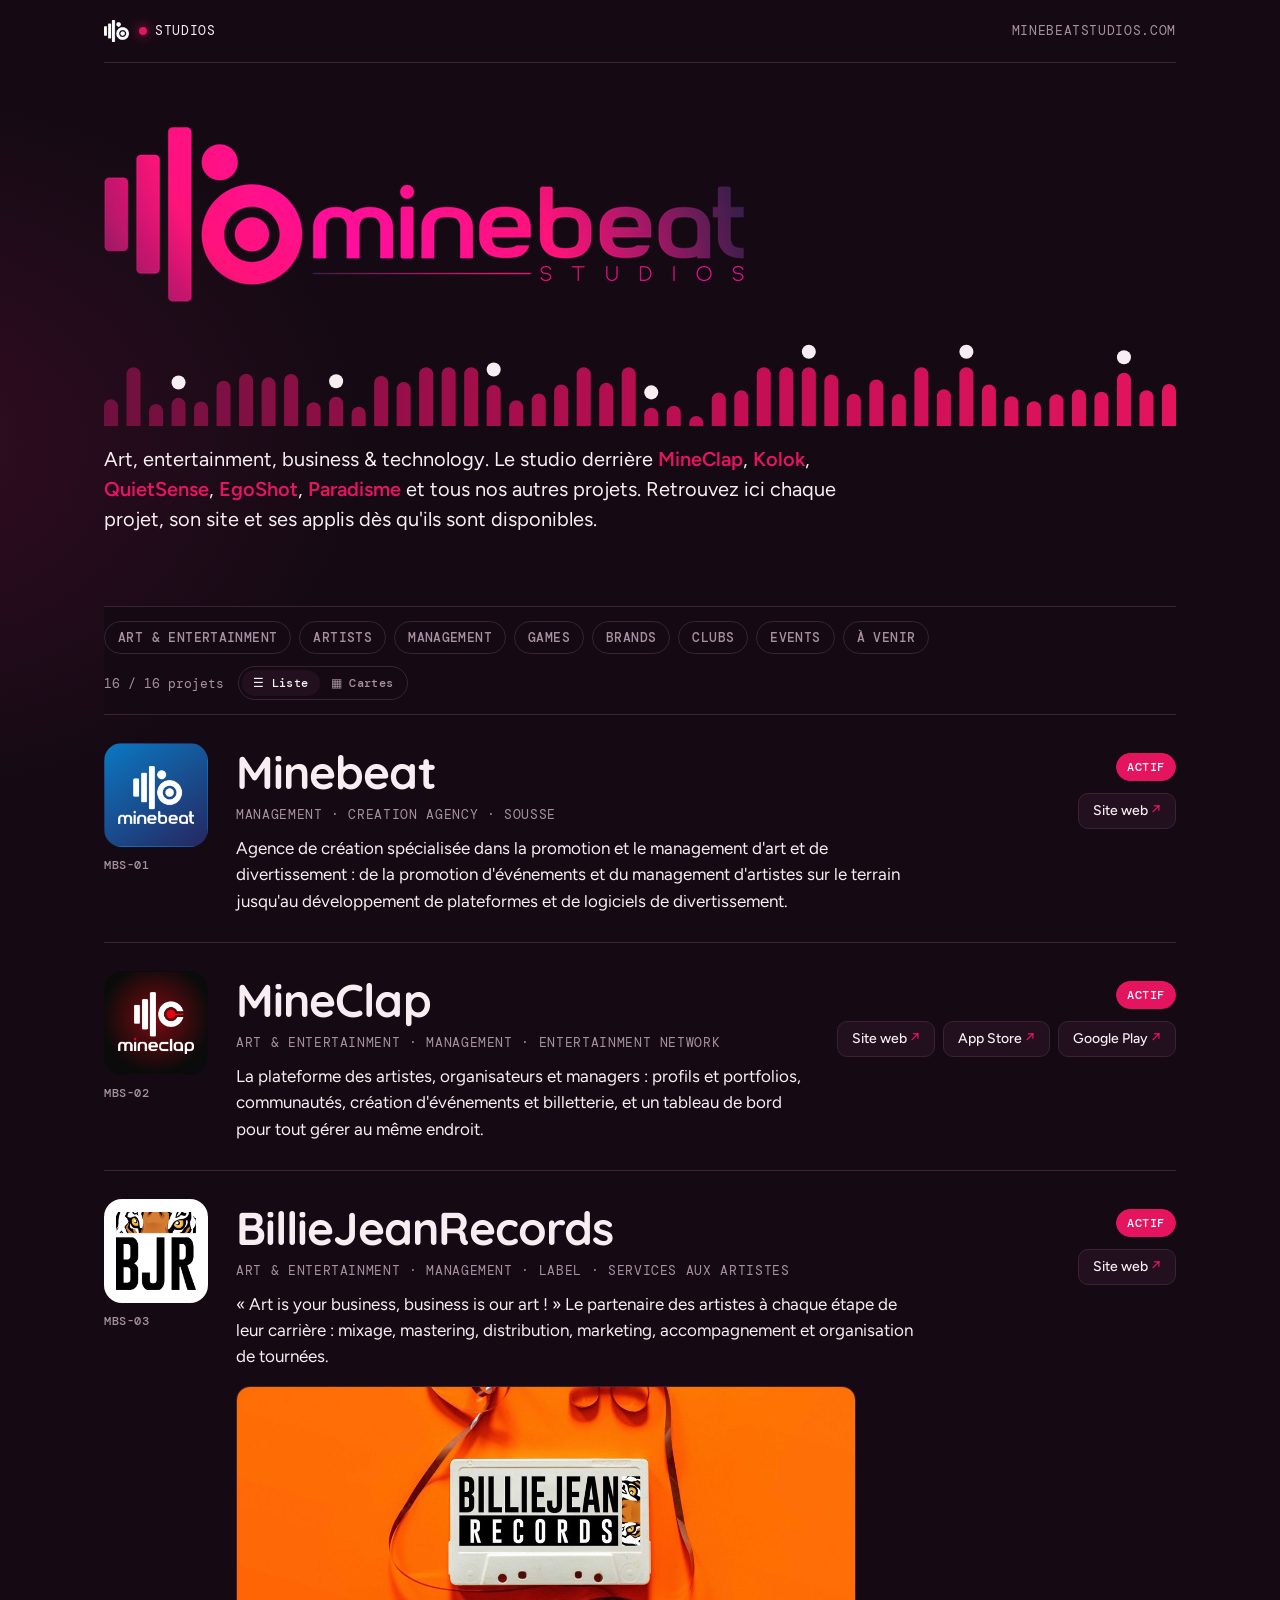
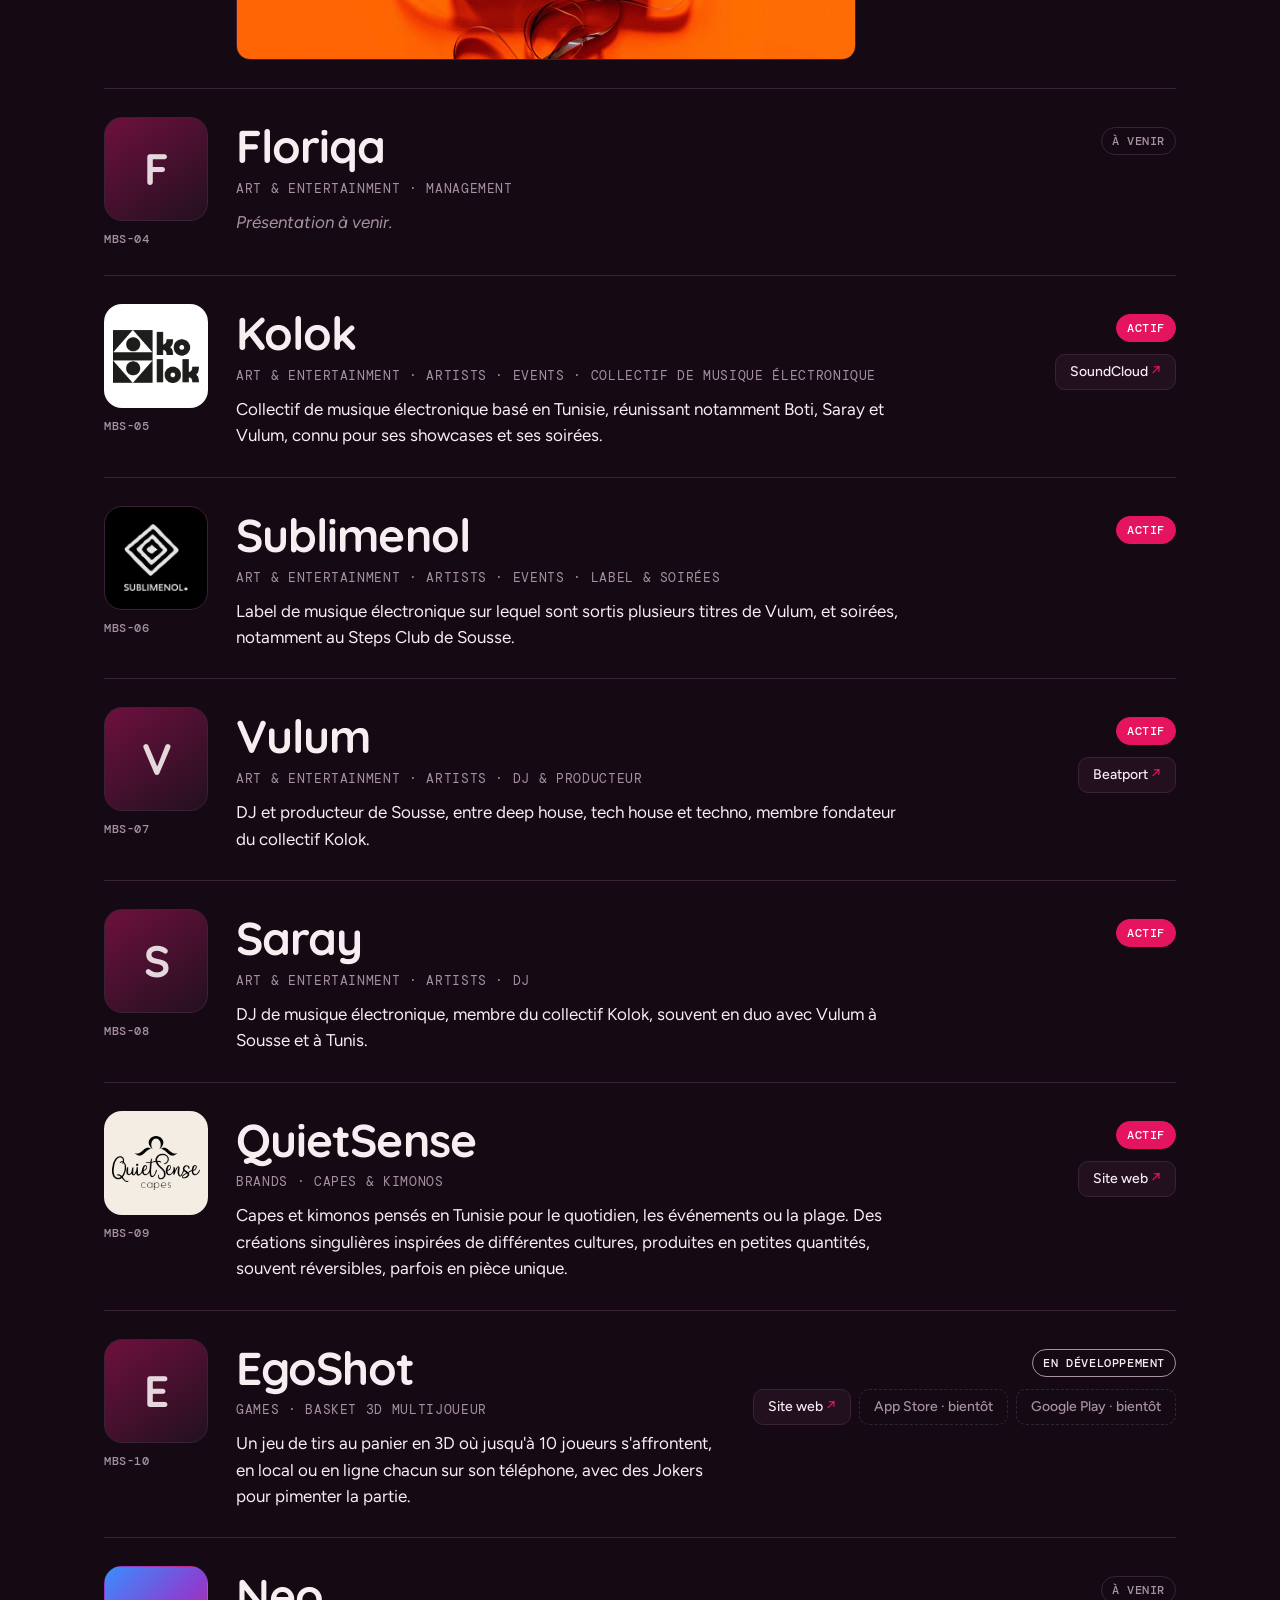
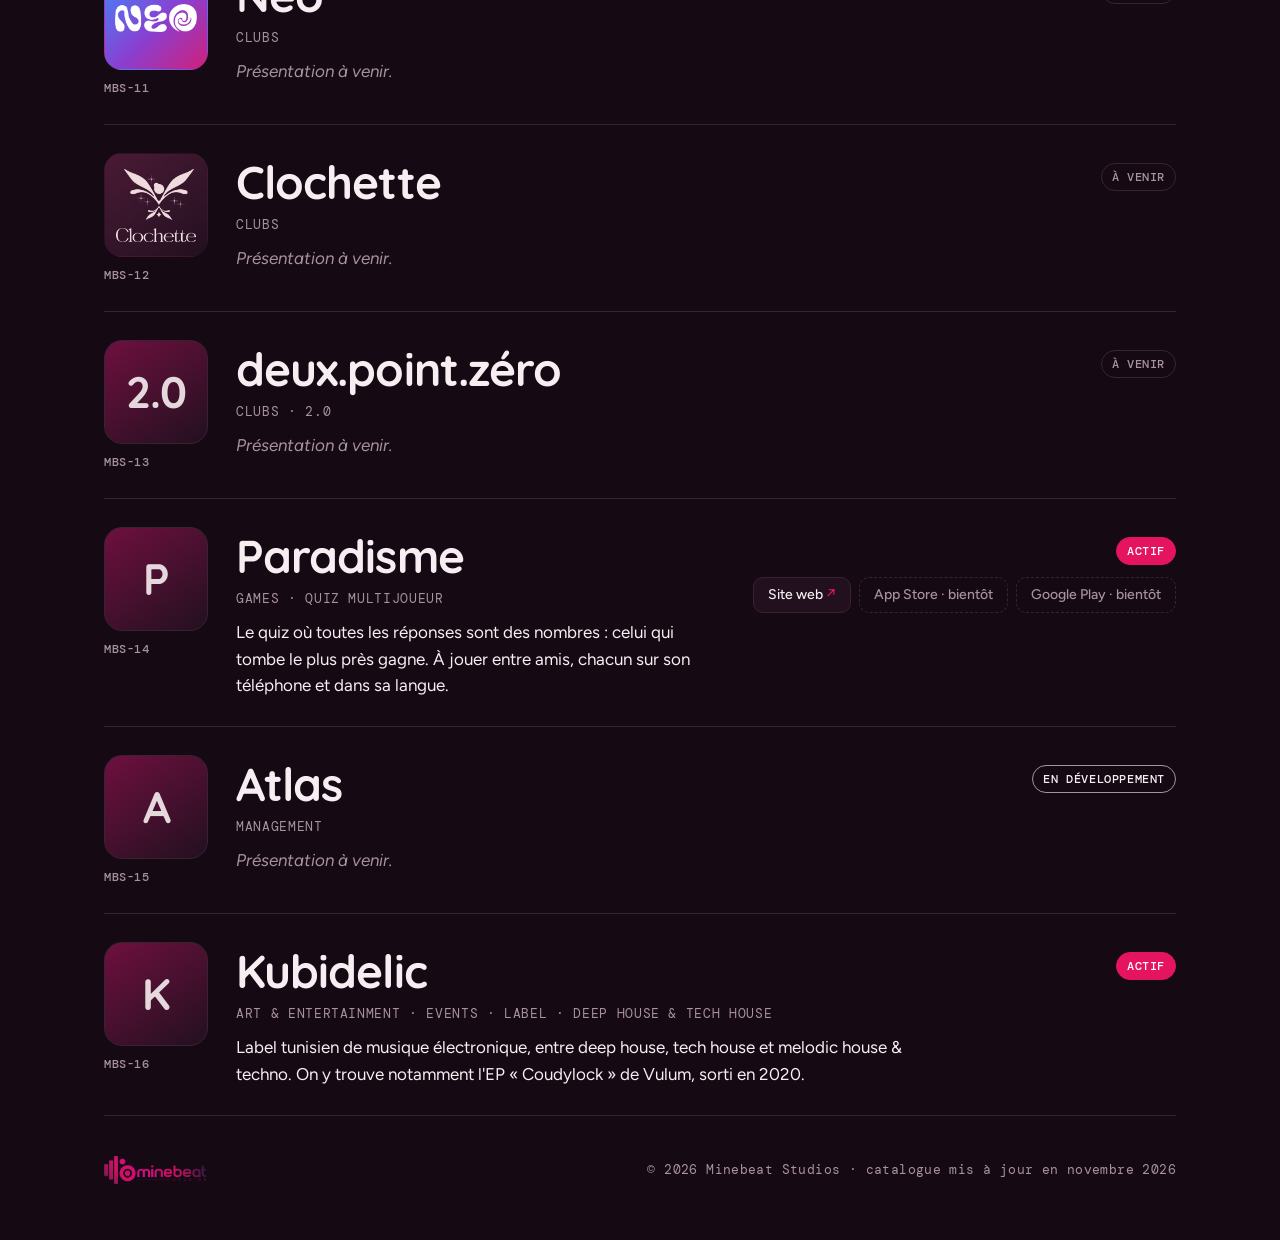
==== index.html @ 9fcd577b "Catégories des projets mises à jour Co-Authored-By: Claude Opus 5.5 <noreply@anthropic.com> Claude-S" ====
<!DOCTYPE html>
<html lang="fr">
<head>
<meta charset="utf-8">
<meta name="viewport" content="width=device-width, initial-scale=1">
<title>Minebeat Studios</title>
<meta name="description" content="Minebeat Studios : tous nos projets, leurs sites et leurs applis.">
<link rel="preconnect" href="https://fonts.googleapis.com">
<link rel="preconnect" href="https://fonts.gstatic.com" crossorigin>
<link href="https://fonts.googleapis.com/css2?family=Quicksand:wght@500;700&family=DM+Mono:wght@400;500&family=Figtree:wght@400;500;600&display=swap" rel="stylesheet">
<style>
:root {
  /* Couleurs tirées du logo Minebeat Studios : prune → magenta, sur fond nuit */
  --night: #150A14;
  --panel: #22101F;
  --line: #3A2236;
  --paper: #F6EEF1;
  --muted: #A891A2;
  --plum: #6E103E;
  --magenta: #E5145F;
  --font-display: "Quicksand", "Varela Round", system-ui, sans-serif;
  --font-body: "Figtree", system-ui, -apple-system, "Segoe UI", sans-serif;
  --font-mono: "DM Mono", ui-monospace, "SFMono-Regular", Menlo, monospace;
  color-scheme: dark;
}
* { box-sizing: border-box; }
html, body { margin: 0; }
body {
  background:
    radial-gradient(900px 520px at 85% -10%, rgba(229,20,95,.22), transparent 70%),
    radial-gradient(700px 500px at -10% 10%, rgba(110,16,62,.35), transparent 70%),
    var(--night);
  background-repeat: no-repeat;
  color: var(--paper);
  font-family: var(--font-body);
  font-size: 17px;
  line-height: 1.55;
  -webkit-font-smoothing: antialiased;
}
a { color: inherit; }
img { max-width: 100%; display: block; }
:focus-visible { outline: 2px solid var(--magenta); outline-offset: 3px; border-radius: 6px; }

.wrap { max-width: 1120px; margin: 0 auto; padding: 0 24px; }

/* ---------- En-tête ---------- */
.top {
  display: flex; justify-content: space-between; align-items: center; gap: 16px;
  padding: 20px 0; border-bottom: 1px solid var(--line);
  font-family: var(--font-mono); font-size: 13px; color: var(--muted);
  letter-spacing: .05em; text-transform: uppercase;
}
.brand { display: inline-flex; align-items: center; gap: 10px; color: var(--paper); }
.brand img { height: 22px; width: auto; }
.rec { display: inline-flex; align-items: center; gap: 8px; }
.rec::before {
  content: ""; width: 8px; height: 8px; border-radius: 50%; background: var(--magenta);
  box-shadow: 0 0 12px var(--magenta); animation: blink 1.6s steps(2, start) infinite;
}
@keyframes blink { to { opacity: .25; } }

/* ---------- Hero ---------- */
.hero { padding: 64px 0 24px; }
.hero h1 { margin: 0; }
.hero h1 img, footer img { filter: brightness(1.7) saturate(1.15); }
.hero h1 img { width: min(640px, 100%); height: auto; }
#eq { display: block; width: 100%; height: 84px; margin: 40px 0 6px; }
.lede { max-width: 60ch; font-size: 20px; line-height: 1.5; margin: 18px 0 0; }
.lede b { color: var(--magenta); font-weight: 600; }

/* ---------- Filtres ---------- */
.bar {
  display: flex; flex-wrap: wrap; justify-content: space-between; align-items: center; gap: 12px;
  margin-top: 48px; padding: 14px 0; border-top: 1px solid var(--line); border-bottom: 1px solid var(--line);
  position: sticky; top: 0; background: var(--night); z-index: 2;
}
.filters { display: flex; flex-wrap: wrap; gap: 8px; }
.filters button {
  font: 500 13px/1 var(--font-mono); letter-spacing: .03em; text-transform: uppercase;
  color: var(--muted); background: transparent; border: 1px solid var(--line);
  padding: 9px 13px; border-radius: 999px; cursor: pointer;
}
.filters button:hover { color: var(--paper); border-color: var(--muted); }
.filters button[aria-pressed="true"] { color: #fff; background: var(--magenta); border-color: var(--magenta); }
.filters .clear { color: var(--paper); border-style: dashed; }
.filters .clear[hidden] { display: none; }
.count { font: 13px var(--font-mono); color: var(--muted); font-variant-numeric: tabular-nums; }

/* ---------- Catalogue ---------- */
.catalog { list-style: none; margin: 0; padding: 0; }
.item {
  display: grid; grid-template-columns: 104px 1fr auto; gap: 8px 28px; align-items: start;
  padding: 28px 0; border-bottom: 1px solid var(--line);
}
.mark { display: flex; flex-direction: column; gap: 10px; }
.tile {
  width: 104px; height: 104px; border-radius: 18px; display: grid; place-items: center; overflow: hidden;
  background: linear-gradient(145deg, var(--plum), var(--panel));
  border: 1px solid var(--line);
}
.tile img { width: 74%; height: auto; }
.tile .mono {
  font: 700 44px/1 var(--font-display); color: rgba(246,238,241,.9); letter-spacing: -.03em;
}
.tile.t-minebeat { background: linear-gradient(145deg, #0A78C2, #262760); border-color: transparent; }
.tile.t-sublimenol { background: #000; border-color: var(--line); }
.tile.t-sublimenol img { width: 62%; }
.tile.t-quietsense { background: #F3EDE4; border-color: transparent; }
.tile.t-quietsense img { width: 86%; }
.tile.t-kolok { background: #FFFFFF; border-color: transparent; }
.tile.t-kolok img { width: 84%; }
.tile.t-clochette { background: linear-gradient(145deg, #4A1A35, #22101F); border-color: transparent; }
.tile.t-clochette img { width: 78%; }
.tile.t-billiejean { background: #FFFFFF; border-color: transparent; }
.tile.t-billiejean img { width: 78%; }
.tile.t-neo { background: linear-gradient(135deg, #3A8DFF, #8A3FD0 55%, #D0207A); border-color: transparent; }
.tile.t-neo img { width: 80%; }
.tile.t-mineclap { background: radial-gradient(circle at 50% 45%, #7a0a10, #0b0b0b 72%); border-color: transparent; }
.ref { font: 500 12px var(--font-mono); color: var(--muted); font-variant-numeric: tabular-nums; letter-spacing: .05em; }
.name {
  font-family: var(--font-display); font-weight: 700; font-size: clamp(30px, 4.4vw, 46px);
  line-height: 1.02; letter-spacing: -.02em; margin: 6px 0 0;
}
.kind { font: 13px var(--font-mono); color: var(--muted); text-transform: uppercase; letter-spacing: .05em; margin-top: 10px; }
.desc { margin: 12px 0 0; max-width: 62ch; }
.desc.soon { color: var(--muted); font-style: italic; }
.side { display: flex; flex-direction: column; align-items: flex-end; gap: 12px; padding-top: 10px; }
.status {
  font: 500 12px/1 var(--font-mono); text-transform: uppercase; letter-spacing: .05em;
  padding: 7px 10px; border-radius: 999px; border: 1px solid var(--line); color: var(--muted); white-space: nowrap;
}
.status.live { color: #fff; background: var(--magenta); border-color: var(--magenta); }
.status.dev { color: var(--paper); border-color: var(--muted); }
.links { display: flex; flex-wrap: wrap; gap: 8px; justify-content: flex-end; }
.links a, .links .off {
  font: 500 14px/1 var(--font-body); text-decoration: none;
  padding: 10px 14px; border-radius: 10px; border: 1px solid var(--line); white-space: nowrap;
}
.links a { background: var(--panel); }
.links a:hover { border-color: var(--magenta); }
.links a::after { content: " ↗"; color: var(--magenta); }
.links .off { color: var(--muted); border-style: dashed; }
.cover { width: 100%; max-width: 620px; aspect-ratio: 2576 / 1140; object-fit: cover; border-radius: 14px; margin-top: 16px; border: 1px solid var(--line); }
.bar-right { display: flex; align-items: center; gap: 14px; }
.views { display: flex; border: 1px solid var(--line); border-radius: 999px; padding: 3px; }
.views button {
  font: 500 12px/1 var(--font-mono); letter-spacing: .03em; color: var(--muted); background: transparent;
  border: 0; padding: 7px 11px; border-radius: 999px; cursor: pointer;
}
.views button:hover { color: var(--paper); }
.views button[aria-pressed="true"] { background: var(--panel); color: var(--paper); }
@media (min-width: 721px) {
  .catalog.cards { display: grid; grid-template-columns: repeat(auto-fill, minmax(320px, 1fr)); gap: 20px; padding: 28px 0 8px; }
  .catalog.cards .item {
    display: flex; flex-direction: column; gap: 14px; padding: 22px; border: 1px solid var(--line); border-radius: 20px;
    background: linear-gradient(180deg, rgba(255,255,255,.025), transparent 60%), var(--panel);
    transition: border-color .2s, transform .2s;
  }
  .catalog.cards .item:hover { border-color: rgba(229,20,95,.55); transform: translateY(-2px); }
  .catalog.cards .mark { flex-direction: row; align-items: center; justify-content: space-between; }
  .catalog.cards .tile { width: 72px; height: 72px; border-radius: 16px; }
  .catalog.cards .tile .mono { font-size: 30px; }
  .catalog.cards .name { font-size: 30px; margin-top: 0; }
  .catalog.cards .desc { font-size: 15px; }
  .catalog.cards .cover { max-width: 100%; }
  .catalog.cards .side { flex-direction: row; flex-wrap: wrap; align-items: center; justify-content: space-between; padding-top: 4px; margin-top: auto; }
  .catalog.cards .links { justify-content: flex-start; }
  .catalog.cards .links a, .catalog.cards .links .off { font-size: 13px; padding: 9px 12px; }
  .catalog.cards .empty { grid-column: 1 / -1; }
}
@media (max-width: 720px) { .views { display: none; } .bar-right { display: none; } }
.empty { padding: 40px 0; color: var(--muted); }

footer {
  display: flex; flex-wrap: wrap; justify-content: space-between; align-items: center; gap: 12px;
  padding: 40px 0 56px; font: 13px var(--font-mono); color: var(--muted); letter-spacing: .03em;
}
footer img { height: 28px; width: auto; opacity: .8; }

@media (max-width: 720px) {
  .bar { gap: 6px; margin-top: 32px; padding: 10px 16px; margin-left: -24px; margin-right: -24px; border-left: 0; border-right: 0; }
  .filters { gap: 6px; justify-content: flex-start; }
  .filters button { font-size: 11px; padding: 7px 10px; letter-spacing: .02em; }
  .count { display: none; }
  .item { grid-template-columns: 72px 1fr; gap: 6px 18px; }
  .tile { width: 72px; height: 72px; border-radius: 14px; }
  .tile .mono { font-size: 30px; }
  .side { grid-column: 1 / -1; align-items: flex-start; padding-top: 10px; }
  .links { justify-content: flex-start; }
  .lede { font-size: 18px; }
}
@media (prefers-reduced-motion: reduce) { .rec::before { animation: none; } }
</style>
</head>
<body>
<div class="wrap">
  <header class="top">
    <span class="brand"><img src="[data-uri]" alt=""><span class="rec">Studios</span></span>
    <span>minebeatstudios.com</span>
  </header>

  <section class="hero">
    <h1><img src="[data-uri]" alt="Minebeat Studios" width="640" height="176"></h1>
    <canvas id="eq" aria-hidden="true"></canvas>
    <p class="lede">Art, entertainment, business &amp; technology. Le studio derrière <b>MineClap</b>, <b>Kolok</b>, <b>QuietSense</b>, <b>EgoShot</b>, <b>Paradisme</b> et tous nos autres projets. Retrouvez ici chaque projet, son site et ses applis dès qu'ils sont disponibles.</p>
  </section>

  <div class="bar">
    <div class="filters" role="group" aria-label="Filtrer les projets">
      <button type="button" id="f-art" data-f="Art & Entertainment" aria-pressed="false">Art &amp; Entertainment</button>
      <button type="button" id="f-artists" data-f="Artists" aria-pressed="false">Artists</button>
      <button type="button" id="f-management" data-f="Management" aria-pressed="false">Management</button>
      <button type="button" id="f-games" data-f="Games" aria-pressed="false">Games</button>
      <button type="button" id="f-brands" data-f="Brands" aria-pressed="false">Brands</button>
      <button type="button" id="f-clubs" data-f="Clubs" aria-pressed="false">Clubs</button>
      <button type="button" id="f-events" data-f="Events" aria-pressed="false">Events</button>
      <button type="button" id="f-soon" data-f="soon" aria-pressed="false">À venir</button>
      <button type="button" id="f-clear" class="clear" hidden>Tout afficher</button>
    </div>
    <div class="bar-right">
      <span class="count" id="count"></span>
      <div class="views" role="group" aria-label="Affichage">
        <button type="button" id="v-list" data-v="list" aria-pressed="true" title="Liste">☰ Liste</button>
        <button type="button" id="v-cards" data-v="cards" aria-pressed="false" title="Cartes">▦ Cartes</button>
      </div>
    </div>
  </div>

  <ol class="catalog" id="catalog"></ol>

  <footer>
    <img src="[data-uri]" alt="Minebeat Studios">
    <span>© 2026 Minebeat Studios · catalogue mis à jour en novembre 2026</span>
  </footer>
</div>

<script>
/* Logos des projets (images intégrées) */
const COVERS = { billiejean: "[data-uri]" };
const LOGOS = { clochette: "[data-uri]", kolok: "[data-uri]", quietsense: "[data-uri]", sublimenol: "[data-uri]", neo: "[data-uri]", billiejean: "[data-uri]", minebeat: "[data-uri]", mineclap: "[data-uri]" };

/* =====================================================================
   LISTE DES PROJETS — le seul endroit à modifier pour mettre le site à jour.
     status : "live" (en ligne) | "dev" (en développement) | "soon" (à venir)
     cats   : filtres où apparaît le projet (plusieurs possibles) :
              "Art & Entertainment", "Artists", "Management", "Games", "Brands", "Clubs", "Events"
     kind   : sous-titre court (Jeu, Mode, Musique…) ou "" si pas encore définie
     desc   : présentation ; "" affiche « Présentation à venir »
     logo   : clé dans LOGOS ci-dessus, sinon la première lettre s'affiche
     links  : site / appStore / playStore → une adresse, "soon" (bientôt) ou rien
   ===================================================================== */
const PROJECTS = [
  { name: "Minebeat", logo: "minebeat", cats: ["Management"], kind: "Creation Agency · Sousse", status: "live",
    desc: "Agence de création spécialisée dans la promotion et le management d'art et de divertissement : de la promotion d'événements et du management d'artistes sur le terrain jusqu'au développement de plateformes et de logiciels de divertissement.",
    links: { site: "https://minebeat.org" } },
  { name: "MineClap", logo: "mineclap", cats: ["Art & Entertainment", "Management"], kind: "Entertainment Network", status: "live",
    desc: "La plateforme des artistes, organisateurs et managers : profils et portfolios, communautés, création d'événements et billetterie, et un tableau de bord pour tout gérer au même endroit.",
    links: { site: "https://mineclap.com", appStore: "https://apps.apple.com/app/mineclap/id6749545762", playStore: "https://play.google.com/store/apps/details?id=app.mobile.mineclap" } },
  { name: "BillieJeanRecords", logo: "billiejean", cover: "billiejean", cats: ["Art & Entertainment", "Management"], kind: "Label · Services aux artistes", status: "live",
    desc: "« Art is your business, business is our art ! » Le partenaire des artistes à chaque étape de leur carrière : mixage, mastering, distribution, marketing, accompagnement et organisation de tournées.",
    links: { site: "https://www.billiejeanrecords.com" } },
  { name: "Floriqa", cats: ["Art & Entertainment", "Management"], kind: "", status: "soon", desc: "", links: {} },
  { name: "Kolok", logo: "kolok", cats: ["Art & Entertainment", "Artists", "Events"], kind: "Collectif de musique électronique", status: "live",
    desc: "Collectif de musique électronique basé en Tunisie, réunissant notamment Boti, Saray et Vulum, connu pour ses showcases et ses soirées.",
    links: { soundcloud: "https://soundcloud.com/kolok_records" } },
  { name: "Sublimenol", logo: "sublimenol", cats: ["Art & Entertainment", "Artists", "Events"], kind: "Label & soirées", status: "live",
    desc: "Label de musique électronique sur lequel sont sortis plusieurs titres de Vulum, et soirées, notamment au Steps Club de Sousse.",
    links: {} },
  { name: "Vulum", cats: ["Art & Entertainment", "Artists"], kind: "DJ & producteur", status: "live",
    desc: "DJ et producteur de Sousse, entre deep house, tech house et techno, membre fondateur du collectif Kolok.",
    links: { beatport: "https://www.beatport.com/artist/vulum/867154" } },
  { name: "Saray", cats: ["Art & Entertainment", "Artists"], kind: "DJ", status: "live",
    desc: "DJ de musique électronique, membre du collectif Kolok, souvent en duo avec Vulum à Sousse et à Tunis.",
    links: {} },
  { name: "QuietSense", logo: "quietsense", cats: ["Brands"], kind: "Capes & kimonos", status: "live",
    desc: "Capes et kimonos pensés en Tunisie pour le quotidien, les événements ou la plage. Des créations singulières inspirées de différentes cultures, produites en petites quantités, souvent réversibles, parfois en pièce unique.",
    links: { site: "https://quiet-sense.com" } },
  { name: "EgoShot", cats: ["Games"], kind: "Basket 3D multijoueur", status: "dev",
    desc: "Un jeu de tirs au panier en 3D où jusqu'à 10 joueurs s'affrontent, en local ou en ligne chacun sur son téléphone, avec des Jokers pour pimenter la partie.",
    links: { site: "/egoshot/", appStore: "soon", playStore: "soon" } },
  { name: "Neo", logo: "neo", cats: ["Clubs"], kind: "", status: "soon", desc: "", links: {} },
  { name: "Clochette", logo: "clochette", cats: ["Clubs"], kind: "", status: "soon", desc: "", links: {} },
  { name: "deux.point.zéro", mono: "2.0", cats: ["Clubs"], kind: "2.0", status: "soon", desc: "", links: {} },
  { name: "Paradisme", cats: ["Games"], kind: "Quiz multijoueur", status: "live",
    desc: "Le quiz où toutes les réponses sont des nombres : celui qui tombe le plus près gagne. À jouer entre amis, chacun sur son téléphone et dans sa langue.",
    links: { site: "https://paradisme.pages.dev", appStore: "soon", playStore: "soon" } },
  { name: "Atlas", cats: ["Management"], kind: "", status: "dev", desc: "", links: {} },
  { name: "Kubidelic", cats: ["Art & Entertainment", "Events"], kind: "Label · Deep house & tech house", status: "live",
    desc: "Label tunisien de musique électronique, entre deep house, tech house et melodic house & techno. On y trouve notamment l'EP « Coudylock » de Vulum, sorti en 2020.",
    links: {} },
];

const STATUS_LABEL = { live: "Actif", dev: "En développement", soon: "À venir" };
const LINK_LABEL = { site: "Site web", appStore: "App Store", playStore: "Google Play", soundcloud: "SoundCloud", beatport: "Beatport" };

function esc(s) {
  return String(s).replace(/[&<>"]/g, c => ({ "&": "&amp;", "<": "&lt;", ">": "&gt;", '"': "&quot;" }[c]));
}

const active = new Set();

function render() {
  const list = document.getElementById("catalog");
  const shown = PROJECTS.map((p, i) => ({ ...p, ref: "MBS-" + String(i + 1).padStart(2, "0") }))
    .filter(p => active.size === 0 || [...active].some(f => f === "soon" ? p.status === "soon" : (p.cats || []).includes(f)));

  list.innerHTML = shown.length ? shown.map(p => {
    const links = Object.entries(p.links || {}).map(([k, v]) =>
      v === "soon"
        ? `<span class="off">${LINK_LABEL[k]} · bientôt</span>`
        : `<a href="${esc(v)}"${v.startsWith("/") ? "" : ' target="_blank" rel="noopener"'}>${LINK_LABEL[k]}</a>`
    ).join("");
    const tile = p.logo && LOGOS[p.logo]
      ? `<div class="tile t-${p.logo}"><img src="${LOGOS[p.logo]}" alt="Logo ${esc(p.name)}"></div>`
      : `<div class="tile"><span class="mono" aria-hidden="true">${esc(p.mono || p.name.charAt(0))}</span></div>`;
    return `<li class="item">
      <div class="mark">${tile}<span class="ref">${p.ref}</span></div>
      <div>
        <h2 class="name">${esc(p.name)}</h2>
        ${(p.cats && p.cats.length) || p.kind ? `<div class="kind">${[...(p.cats || []), p.kind].filter(Boolean).map(esc).join(" · ")}</div>` : ""}
        <p class="desc${p.desc ? "" : " soon"}">${p.desc ? esc(p.desc) : "Présentation à venir."}</p>
        ${p.cover && COVERS[p.cover] ? `<img class="cover" src="${COVERS[p.cover]}" alt="Visuel ${esc(p.name)}" loading="lazy">` : ""}
      </div>
      <div class="side">
        <span class="status ${p.status}">${STATUS_LABEL[p.status]}</span>
        ${links ? `<div class="links">${links}</div>` : ""}
      </div>
    </li>`;
  }).join("") : `<li class="empty">Aucun projet dans cette catégorie pour l'instant.</li>`;

  document.getElementById("count").textContent = `${shown.length} / ${PROJECTS.length} projets`;
}

const clearBtn = document.getElementById("f-clear");
document.querySelectorAll(".filters button[data-f]").forEach(btn => {
  btn.addEventListener("click", () => {
    const f = btn.dataset.f;
    if (active.has(f)) active.delete(f); else active.add(f);
    btn.setAttribute("aria-pressed", active.has(f) ? "true" : "false");
    clearBtn.hidden = active.size === 0;
    render();
  });
});
clearBtn.addEventListener("click", () => {
  active.clear();
  document.querySelectorAll(".filters button[data-f]").forEach(b => b.setAttribute("aria-pressed", "false"));
  clearBtn.hidden = true;
  render();
});
render();

/* Affichage liste / cartes (ordinateur), choix retenu dans ce navigateur */
(function () {
  const list = document.getElementById("catalog");
  const btns = document.querySelectorAll(".views button");
  function setView(v) {
    list.classList.toggle("cards", v === "cards");
    btns.forEach(b => b.setAttribute("aria-pressed", b.dataset.v === v ? "true" : "false"));
    try { localStorage.setItem("mbs-view", v); } catch (e) {}
  }
  let saved = "list";
  try { saved = localStorage.getItem("mbs-view") || "list"; } catch (e) {}
  setView(saved);
  btns.forEach(b => b.addEventListener("click", () => setView(b.dataset.v)));
})();

/* Égaliseur aux barres arrondies, avec le point du logo au-dessus de certaines barres */
(function () {
  const c = document.getElementById("eq");
  const ctx = c.getContext("2d");
  const reduce = window.matchMedia("(prefers-reduced-motion: reduce)").matches;
  const n = 48;
  const seeds = Array.from({ length: n }, (_, i) => 0.3 + 0.55 * Math.abs(Math.sin(i * 1.7) * Math.cos(i * 0.43)));
  function bar(x, y, w, h) {
    const r = w / 2;
    ctx.beginPath();
    ctx.moveTo(x, y + h); ctx.lineTo(x, y + r);
    ctx.arc(x + r, y + r, r, Math.PI, 0);
    ctx.lineTo(x + w, y + h); ctx.closePath(); ctx.fill();
  }
  function draw(t) {
    const w = c.clientWidth, h = c.clientHeight, dpr = window.devicePixelRatio || 1;
    if (c.width !== Math.round(w * dpr)) { c.width = Math.round(w * dpr); c.height = Math.round(h * dpr); }
    ctx.setTransform(dpr, 0, 0, dpr, 0, 0);
    ctx.clearRect(0, 0, w, h);
    const grad = ctx.createLinearGradient(0, 0, w, 0);
    grad.addColorStop(0, "#6E103E"); grad.addColorStop(.55, "#BF0E53"); grad.addColorStop(1, "#E5145F");
    const gap = Math.max(4, w / n * 0.38), bw = (w - gap * (n - 1)) / n;
    for (let i = 0; i < n; i++) {
      const pulse = reduce ? 0 : 0.25 * Math.sin(t / 380 + i * 0.55) * Math.sin(t / 910 + i * 0.21);
      const v = Math.max(0.12, Math.min(0.7, seeds[i] + pulse));
      const bh = v * h, x = i * (bw + gap);
      ctx.fillStyle = grad;
      bar(x, h - bh, bw, bh);
      if (i % 7 === 3) {
        ctx.fillStyle = "#F6EEF1";
        ctx.beginPath(); ctx.arc(x + bw / 2, h - bh - bw * 1.1, bw * 0.5, 0, Math.PI * 2); ctx.fill();
      }
    }
    if (!reduce) requestAnimationFrame(draw);
  }
  requestAnimationFrame(draw);
  window.addEventListener("resize", () => draw(performance.now()));
})();
</script>
</body>
</html>
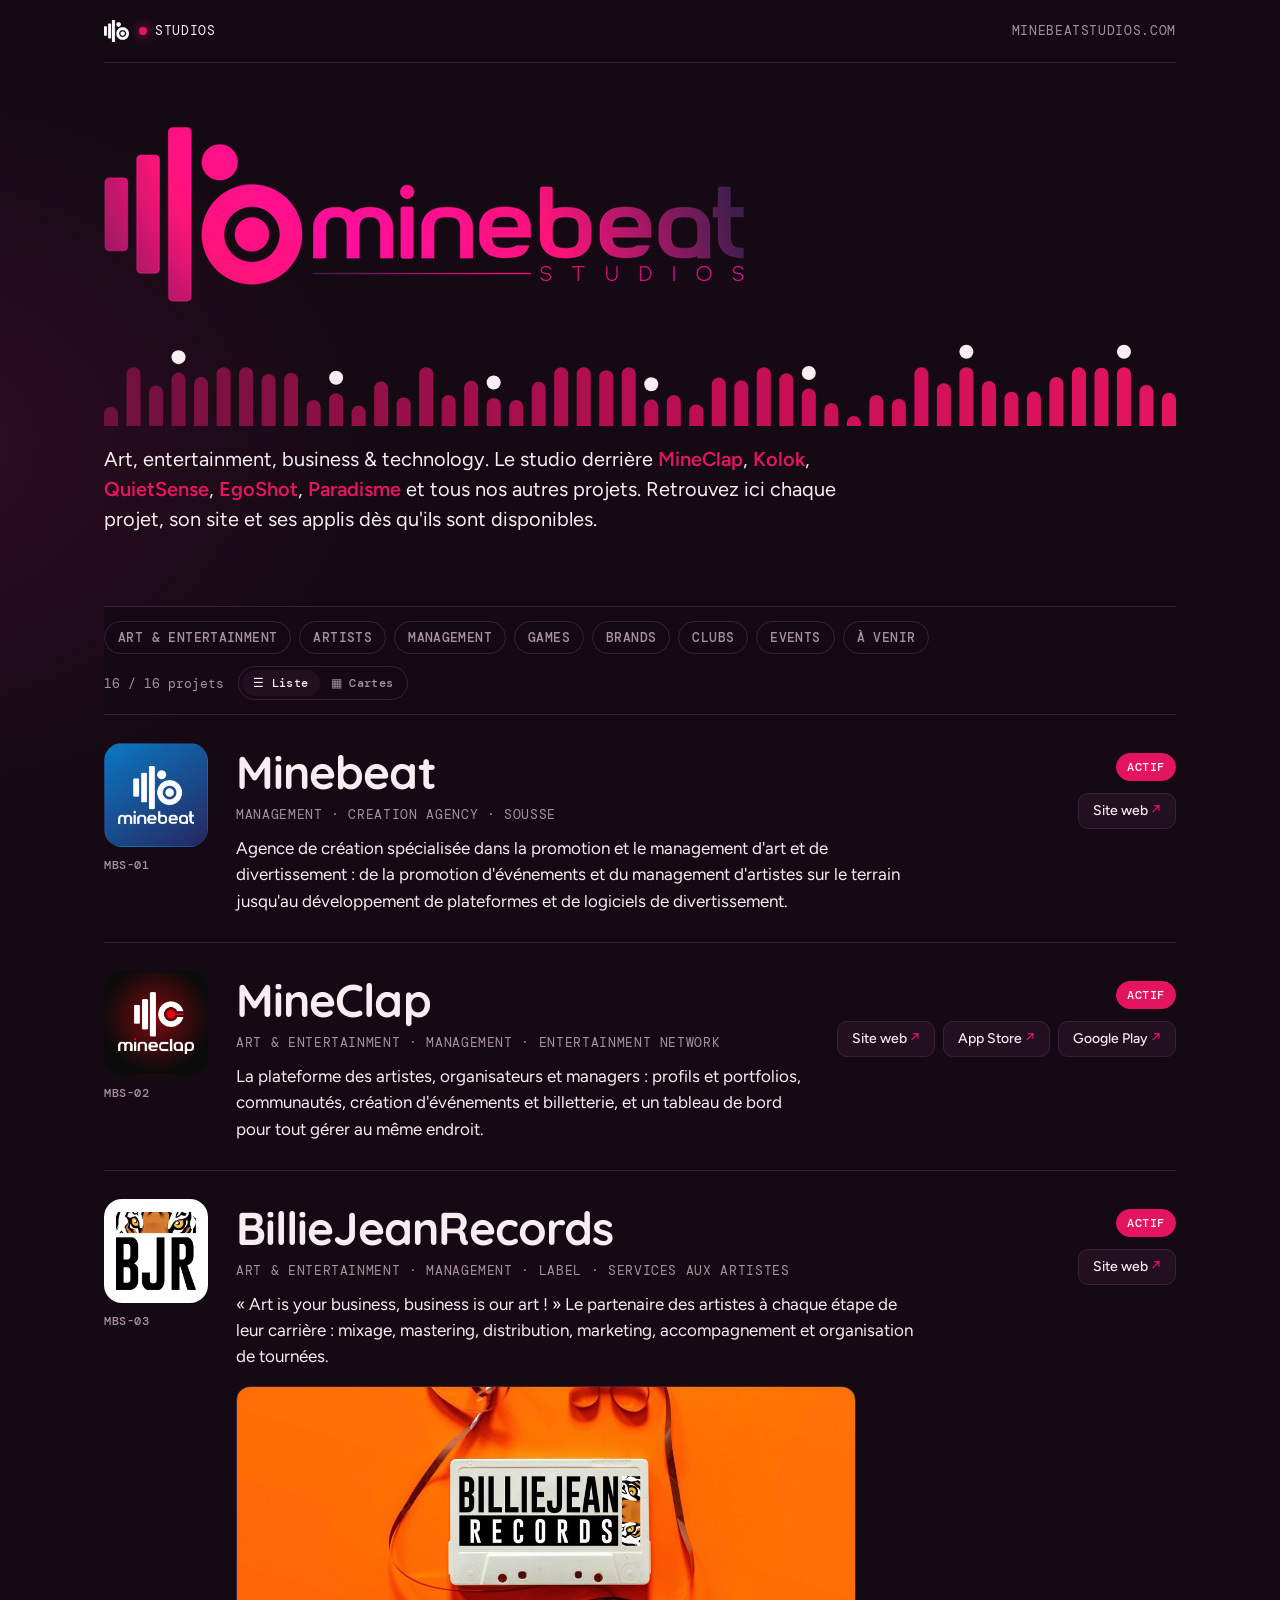
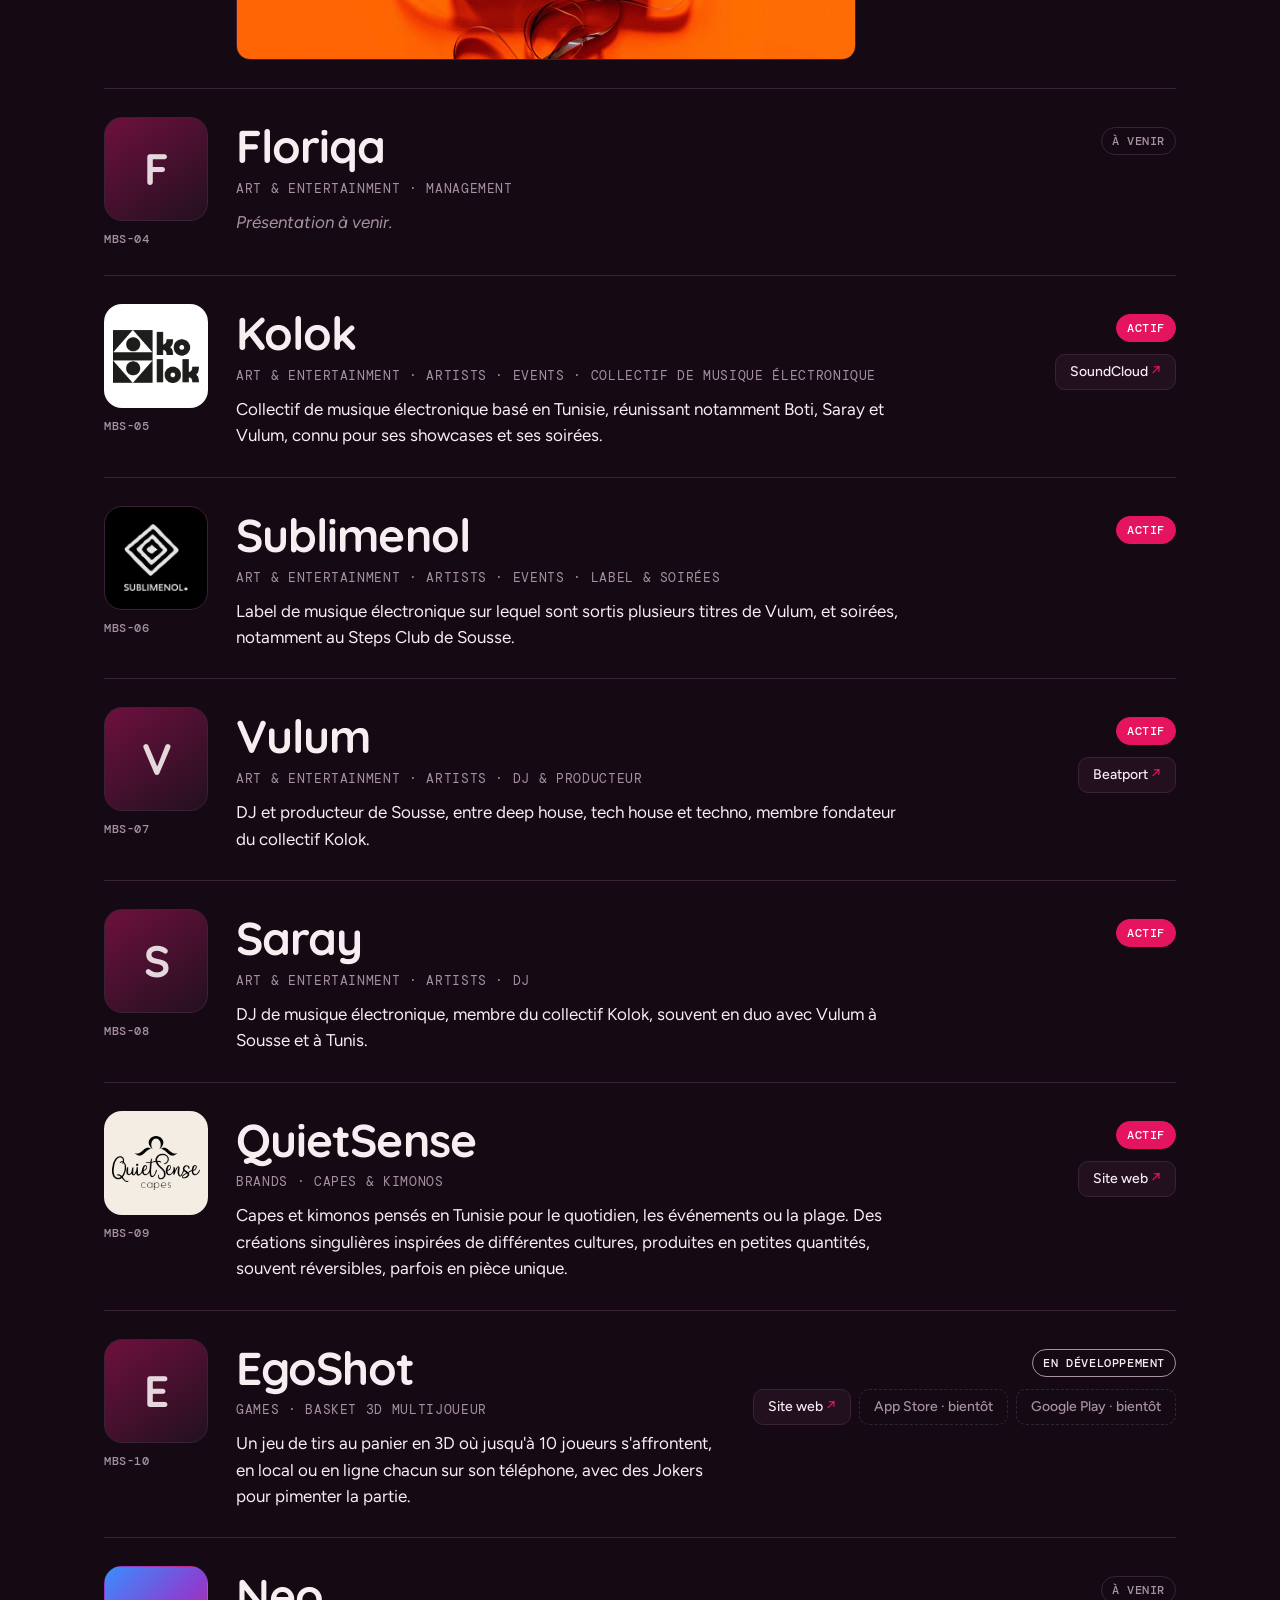
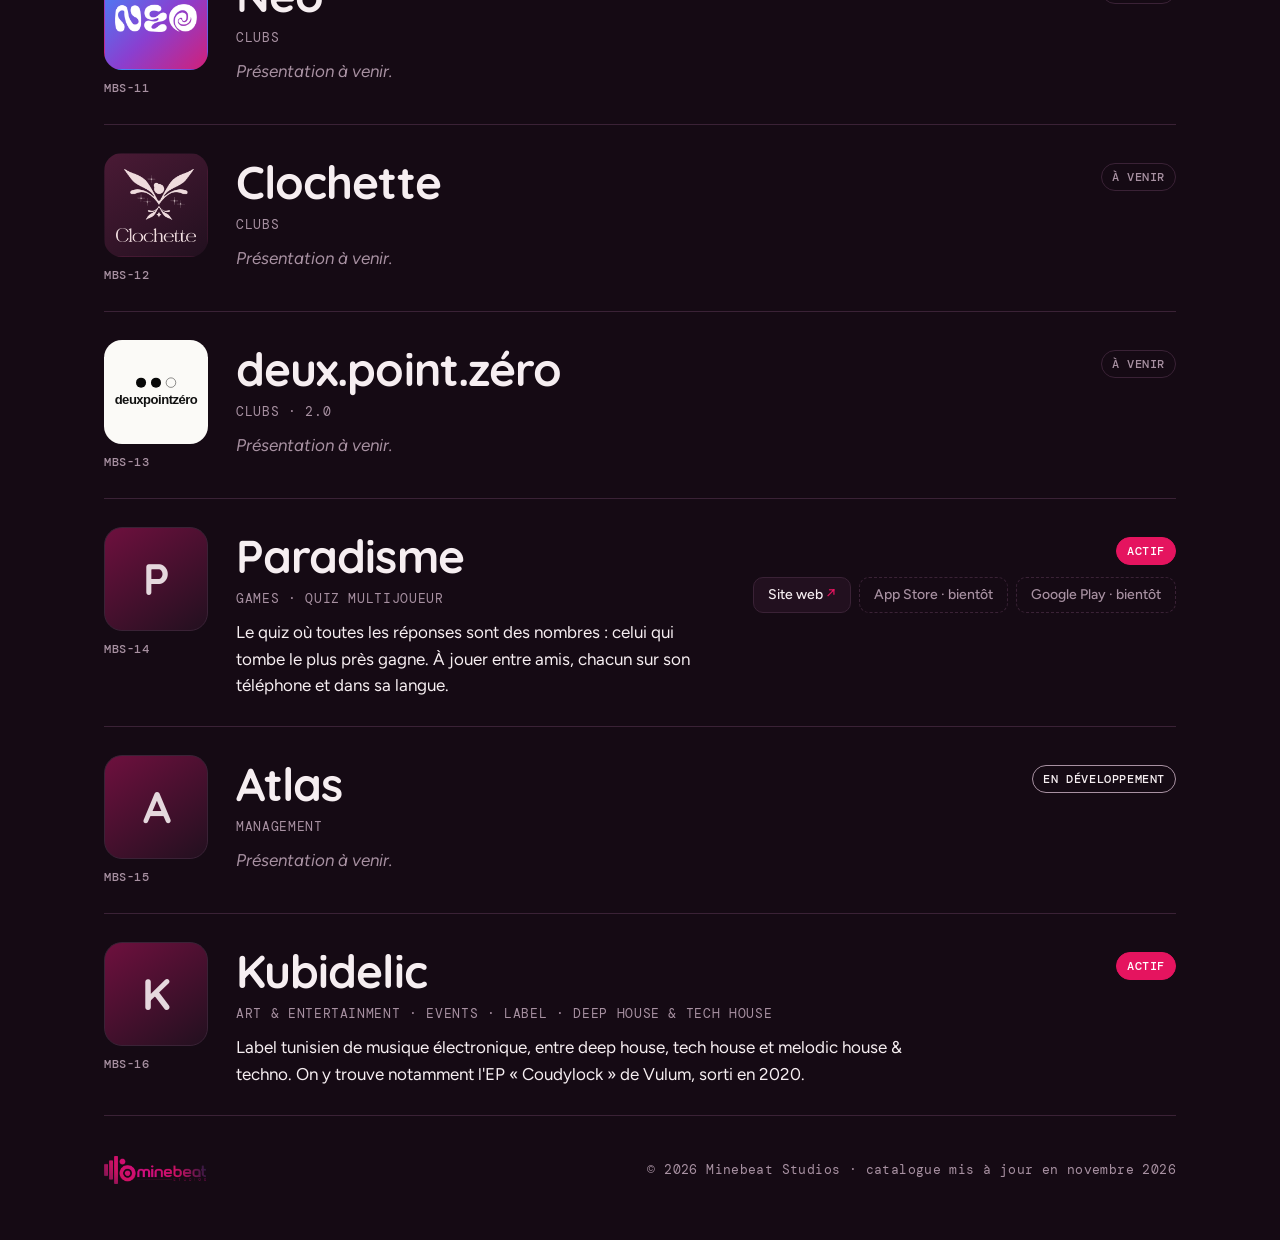
==== commit 990034db: "Logo deux.point.zéro selon sa charte Co-Authored-By: Claude Opus 5.5 <noreply@anthropic.com> Claude-" ====
--- a/index.html
+++ b/index.html
@@ -115,6 +115,8 @@
 .tile.t-billiejean img { width: 78%; }
 .tile.t-neo { background: linear-gradient(135deg, #3A8DFF, #8A3FD0 55%, #D0207A); border-color: transparent; }
 .tile.t-neo img { width: 80%; }
+.tile.t-deuxpointzero { background: #FBFAF7; border-color: transparent; }
+.tile.t-deuxpointzero img { width: 86%; }
 .tile.t-mineclap { background: radial-gradient(circle at 50% 45%, #7a0a10, #0b0b0b 72%); border-color: transparent; }
 .ref { font: 500 12px var(--font-mono); color: var(--muted); font-variant-numeric: tabular-nums; letter-spacing: .05em; }
 .name {
@@ -237,7 +239,7 @@
 <script>
 /* Logos des projets (images intégrées) */
 const COVERS = { billiejean: "[data-uri]" };
-const LOGOS = { clochette: "[data-uri]", kolok: "[data-uri]", quietsense: "[data-uri]", sublimenol: "[data-uri]", neo: "[data-uri]", billiejean: "[data-uri]", minebeat: "[data-uri]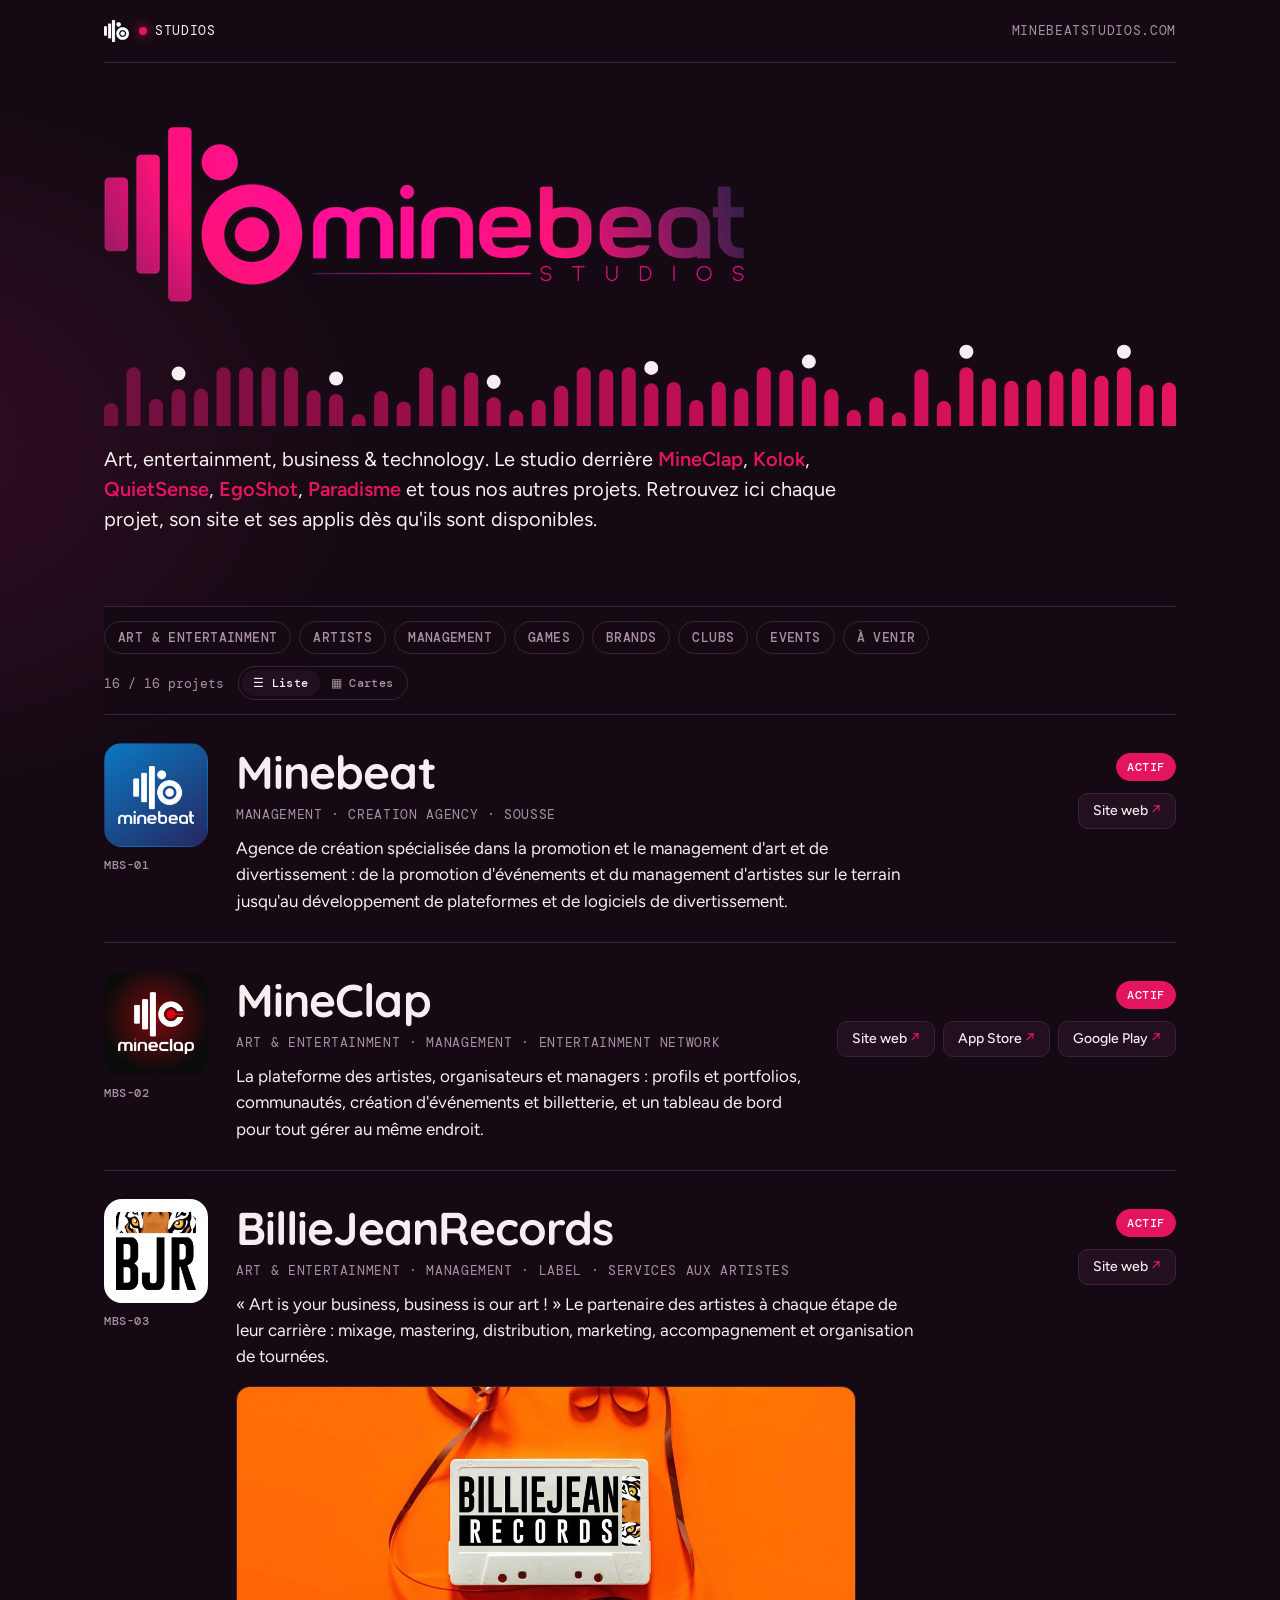
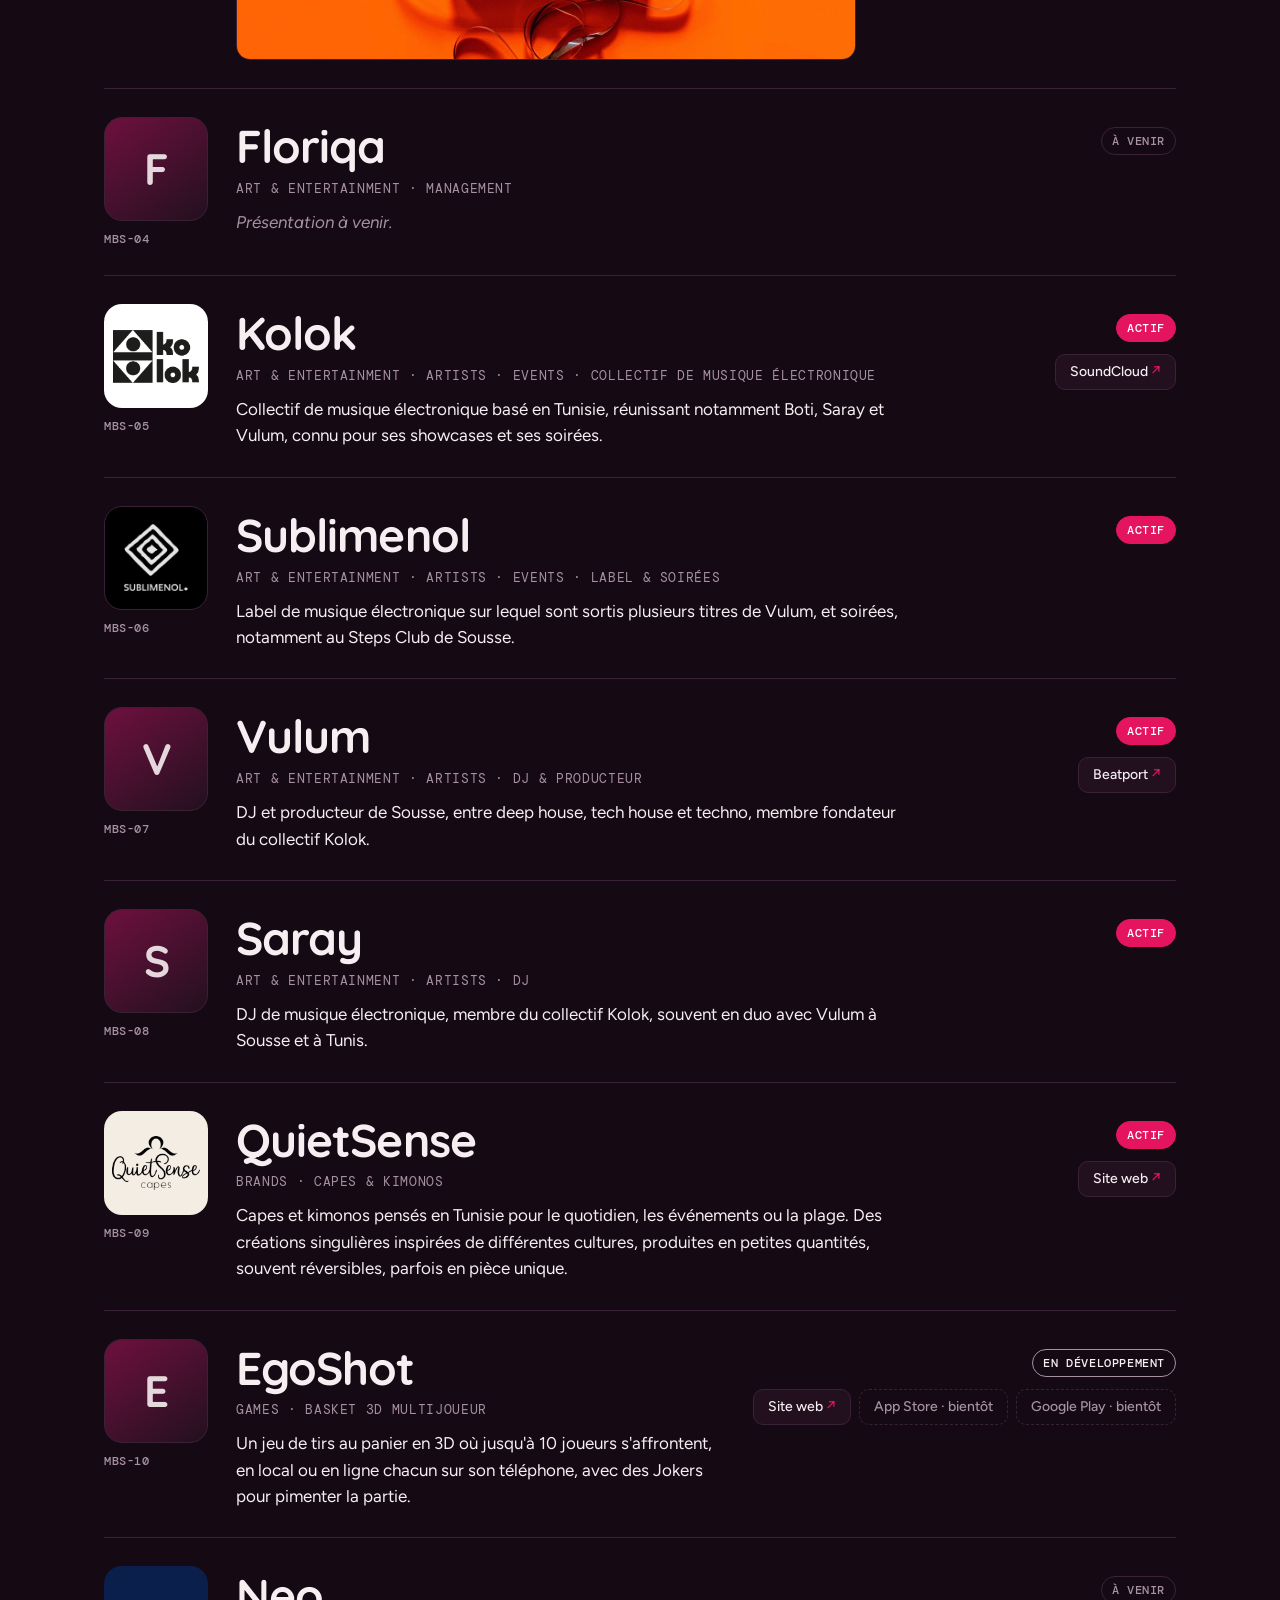
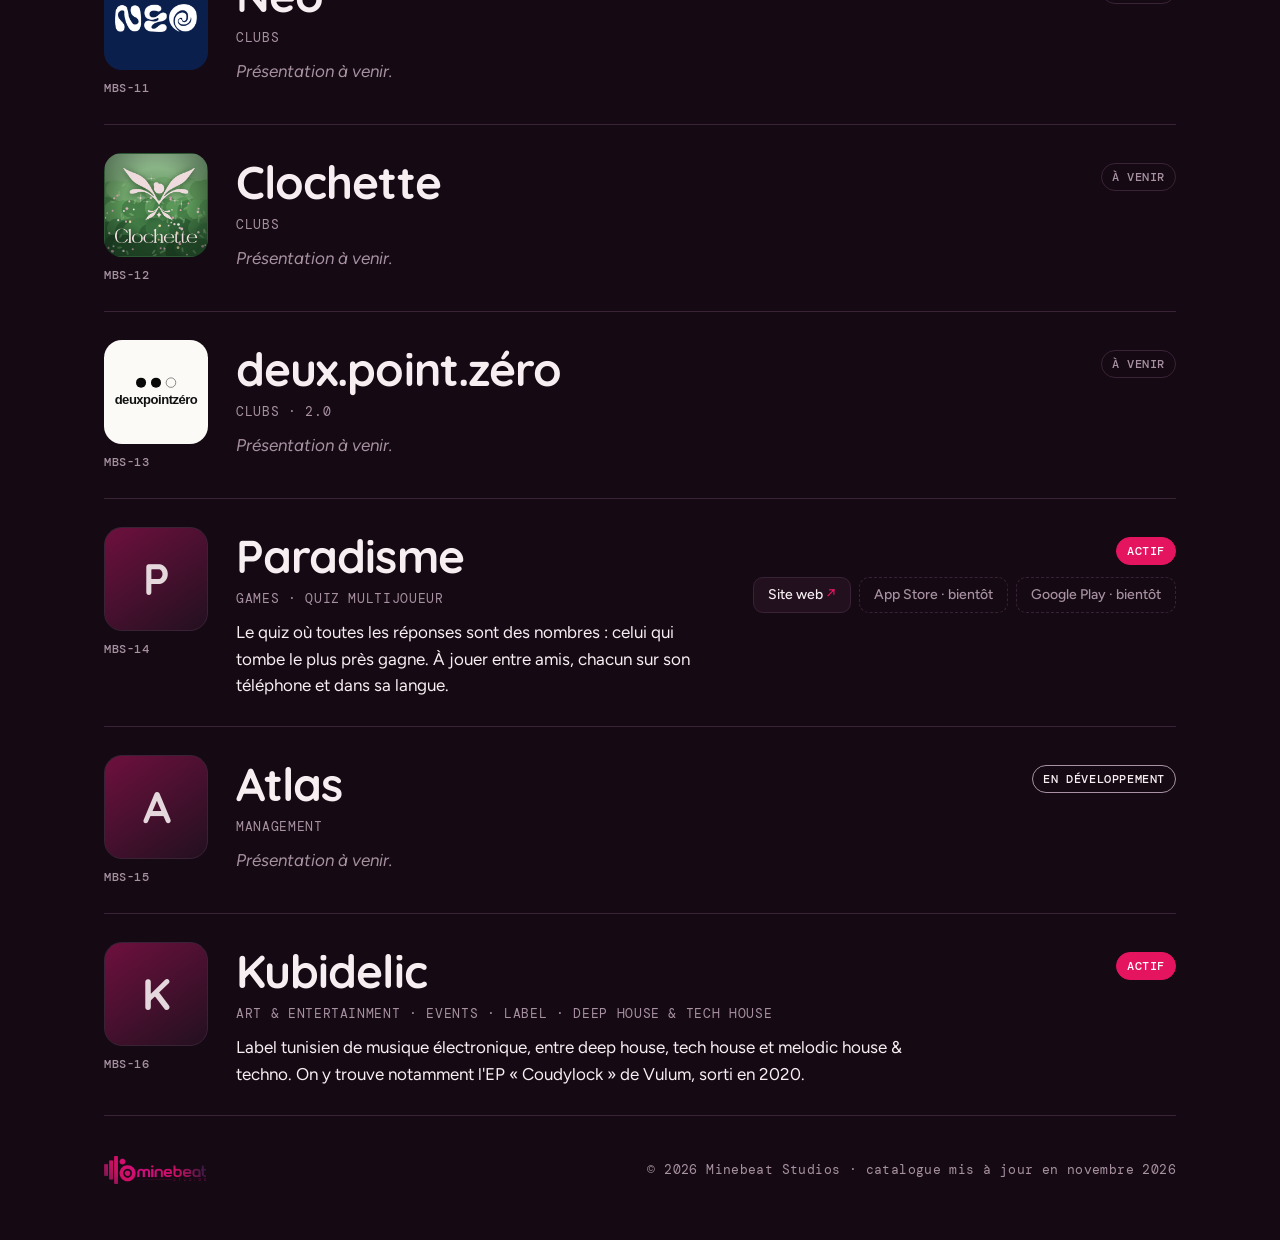
==== commit c595261f: "Fond jardin pour Clochette, bleu marine pour Neo Co-Authored-By: Claude Opus 5.5 <noreply@anthropic." ====
--- a/index.html
+++ b/index.html
@@ -109,11 +109,11 @@
 .tile.t-quietsense img { width: 86%; }
 .tile.t-kolok { background: #FFFFFF; border-color: transparent; }
 .tile.t-kolok img { width: 84%; }
-.tile.t-clochette { background: linear-gradient(145deg, #4A1A35, #22101F); border-color: transparent; }
-.tile.t-clochette img { width: 78%; }
+.tile.t-clochette { background: #2C5733 url("[data-uri]") center / cover no-repeat; border-color: transparent; }
+.tile.t-clochette img { width: 80%; filter: drop-shadow(0 1px 3px rgba(10,30,15,.55)); }
 .tile.t-billiejean { background: #FFFFFF; border-color: transparent; }
 .tile.t-billiejean img { width: 78%; }
-.tile.t-neo { background: linear-gradient(135deg, #3A8DFF, #8A3FD0 55%, #D0207A); border-color: transparent; }
+.tile.t-neo { background: #0B1F4D; border-color: transparent; }
 .tile.t-neo img { width: 80%; }
 .tile.t-deuxpointzero { background: #FBFAF7; border-color: transparent; }
 .tile.t-deuxpointzero img { width: 86%; }
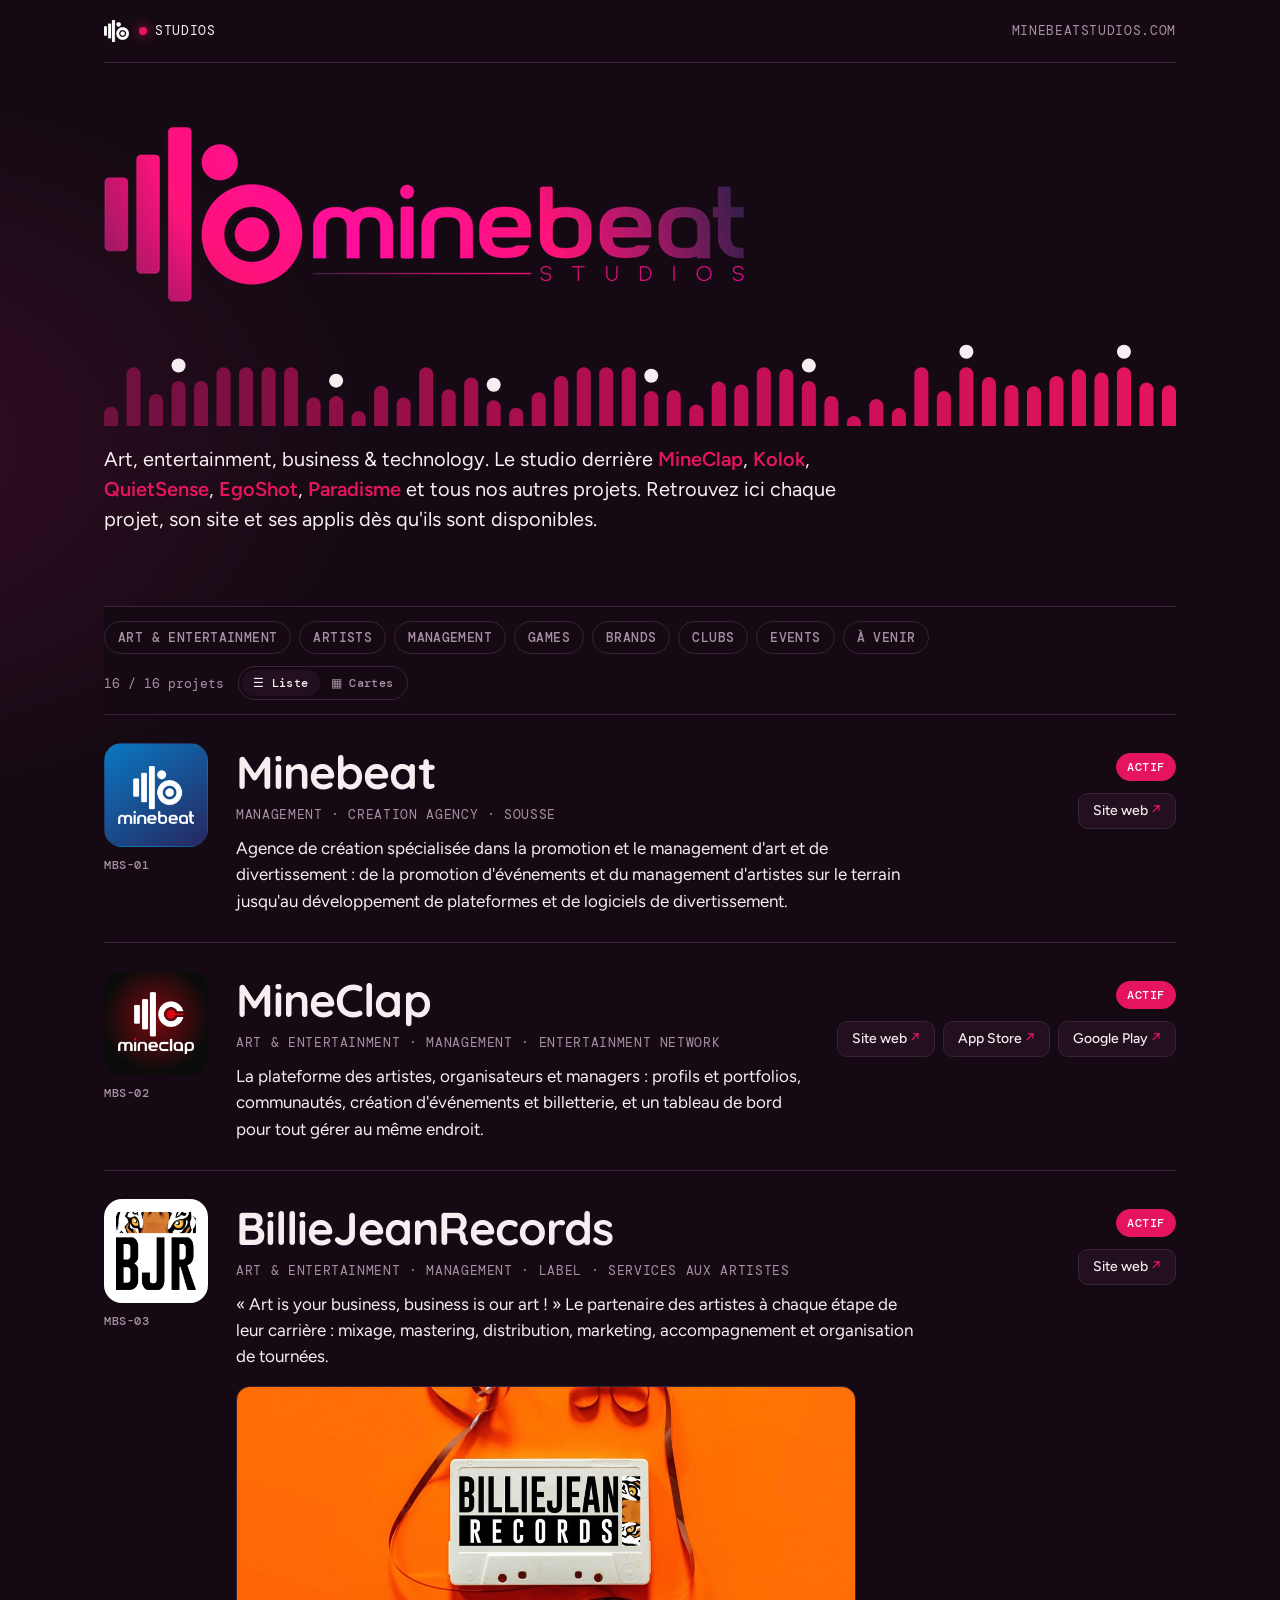
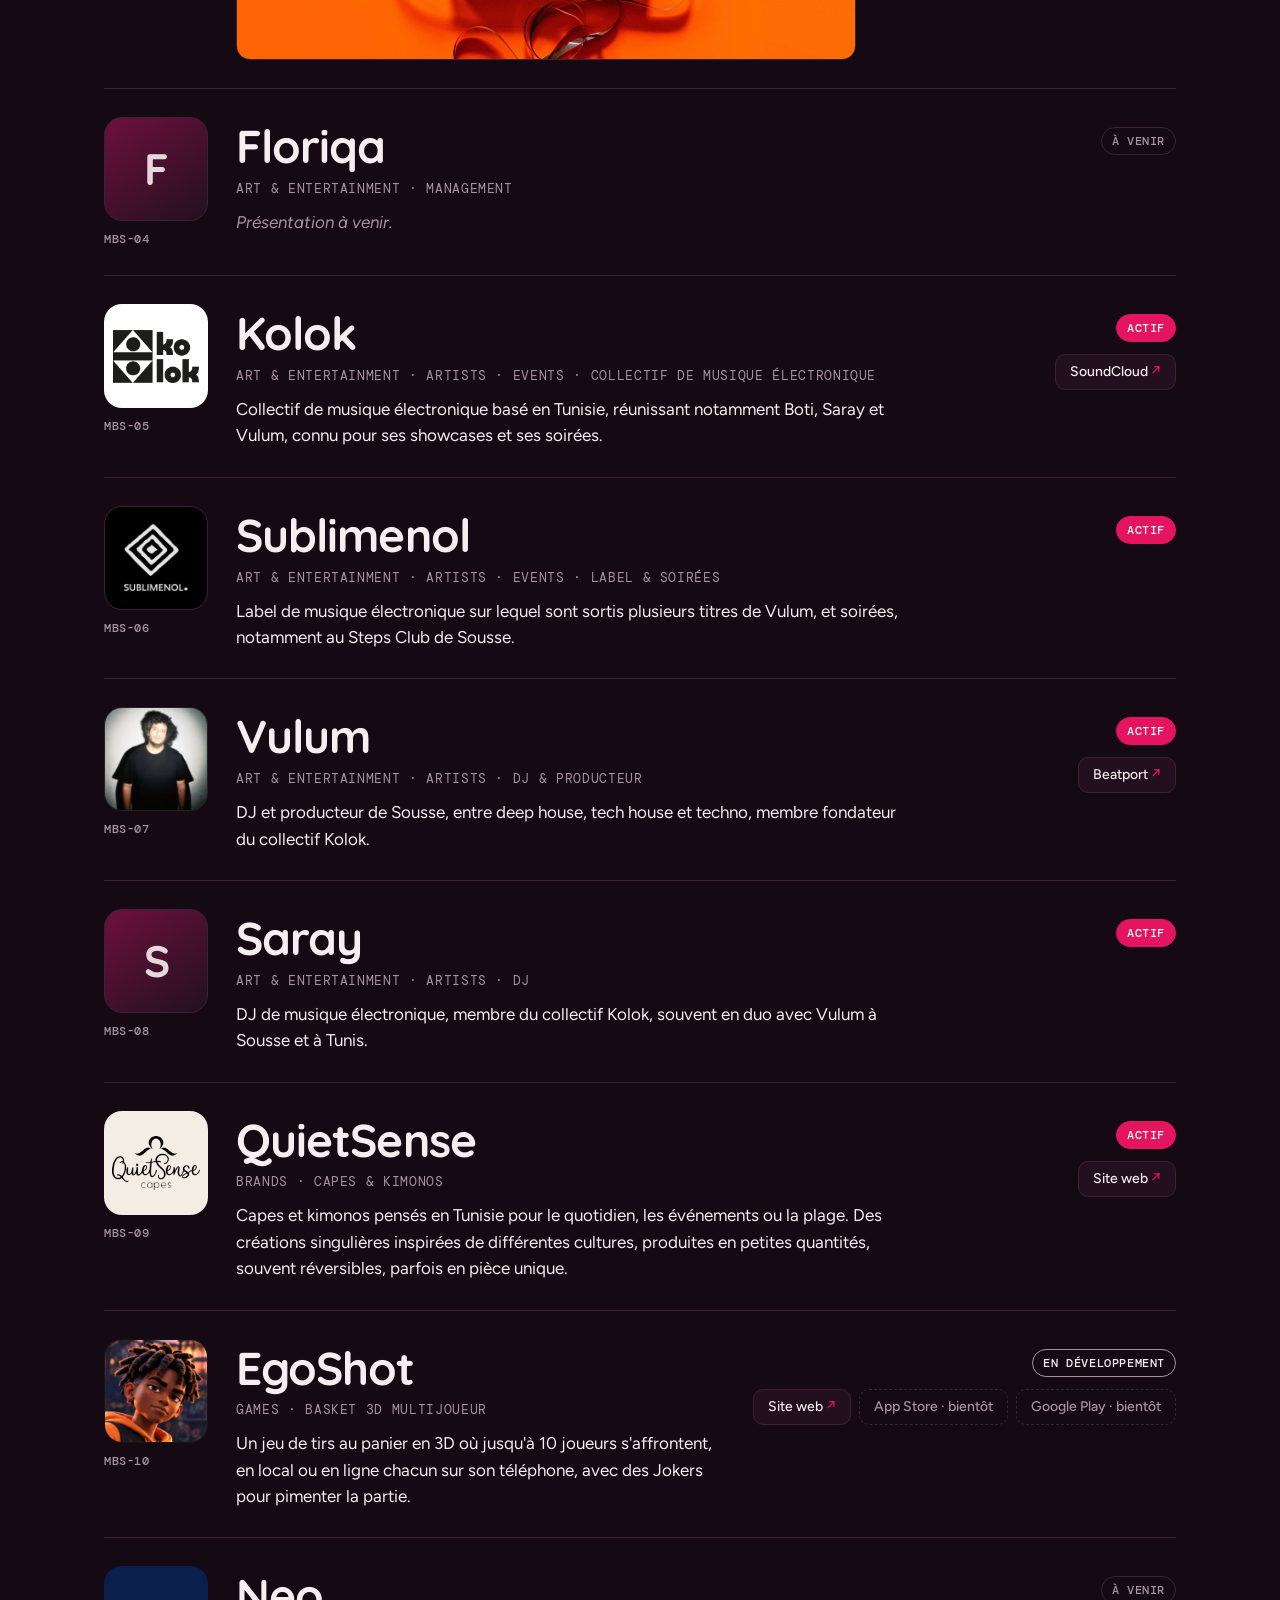
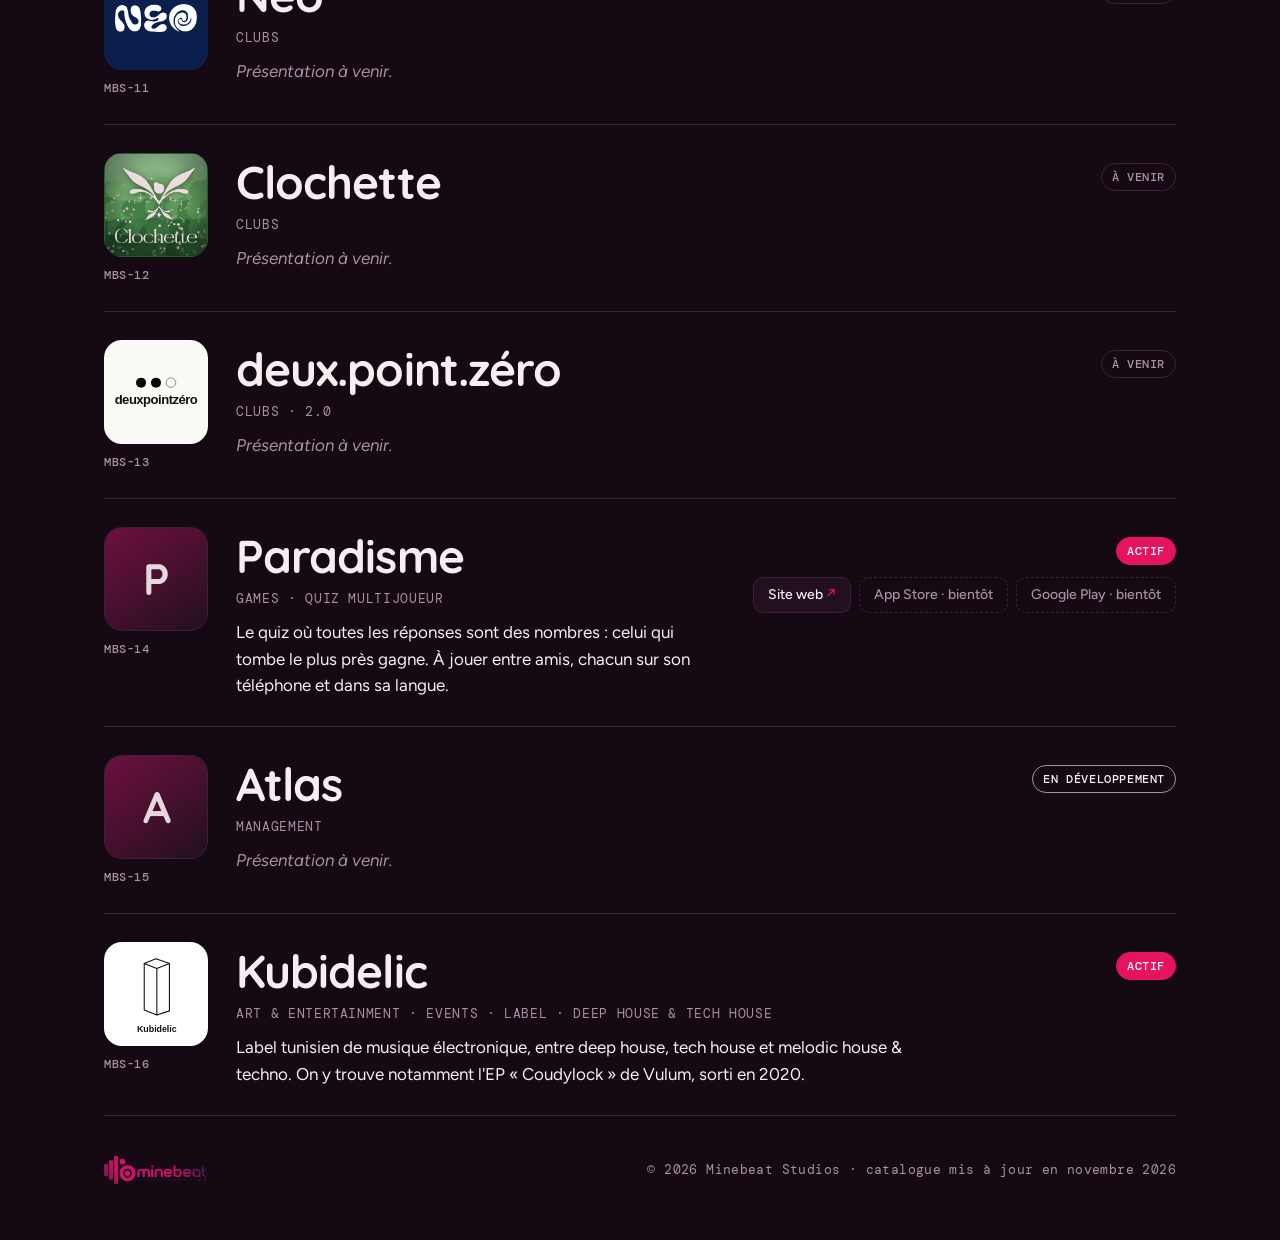
==== commit 9608f4d0: "Logos EgoShot, Kubidelic et photo de Vulum Co-Authored-By: Claude Opus 5.5 <noreply@anthropic.com> C" ====
--- a/index.html
+++ b/index.html
@@ -117,6 +117,12 @@
 .tile.t-neo img { width: 80%; }
 .tile.t-deuxpointzero { background: #FBFAF7; border-color: transparent; }
 .tile.t-deuxpointzero img { width: 86%; }
+.tile.t-egoshot { background: #1a1410; border-color: transparent; }
+.tile.t-egoshot img { width: 100%; height: 100%; object-fit: cover; }
+.tile.t-kubidelic { background: #FFFFFF; border-color: transparent; }
+.tile.t-kubidelic img { width: 82%; }
+.tile.t-vulum { background: #222; border-color: transparent; }
+.tile.t-vulum img { width: 100%; height: 100%; object-fit: cover; }
 .tile.t-mineclap { background: radial-gradient(circle at 50% 45%, #7a0a10, #0b0b0b 72%); border-color: transparent; }
 .ref { font: 500 12px var(--font-mono); color: var(--muted); font-variant-numeric: tabular-nums; letter-spacing: .05em; }
 .name {
@@ -239,7 +245,7 @@
 <script>
 /* Logos des projets (images intégrées) */
 const COVERS = { billiejean: "[data-uri]" };
-const LOGOS = { deuxpointzero: "[data-uri]", clochette: "[data-uri]", kolok: "[data-uri]", quietsense: "[data-uri]", sublimenol: "[data-uri]", neo: "[data-uri]", billiejean: "[data-uri]", minebeat: "[data-uri]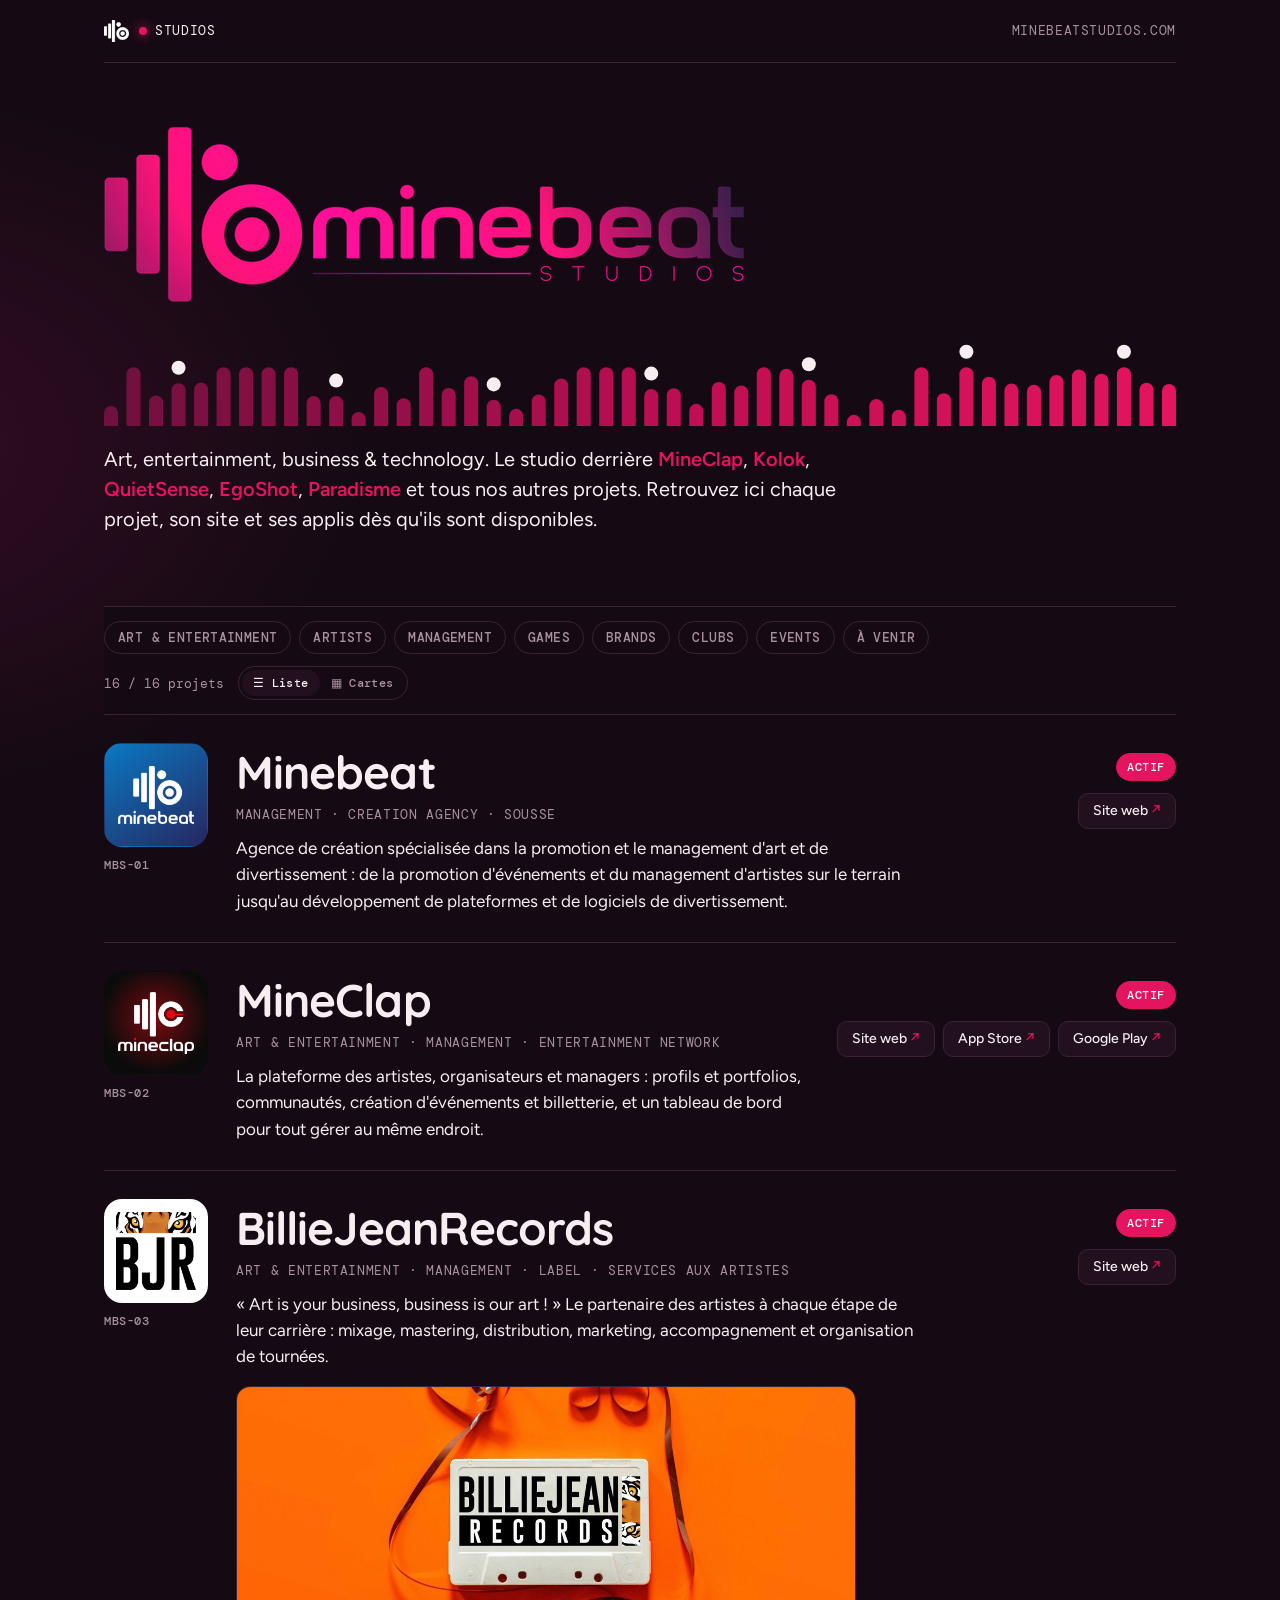
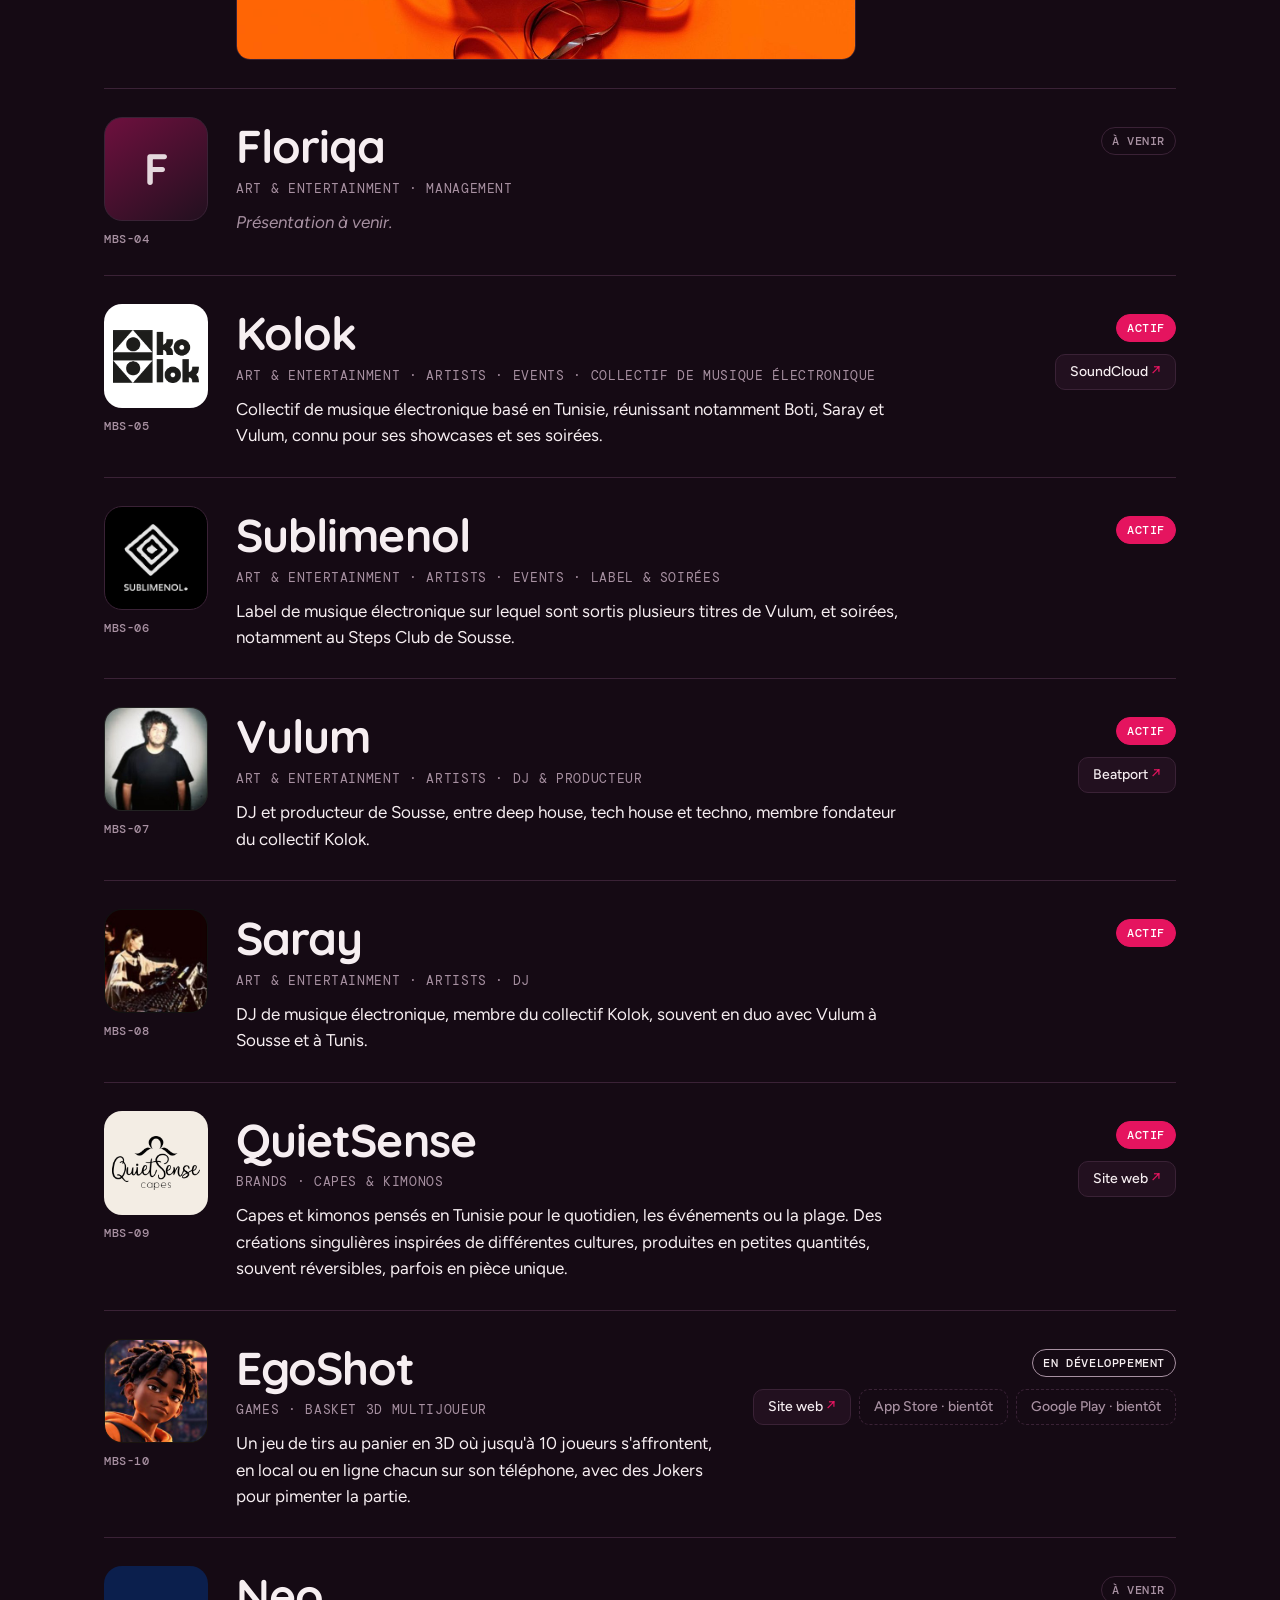
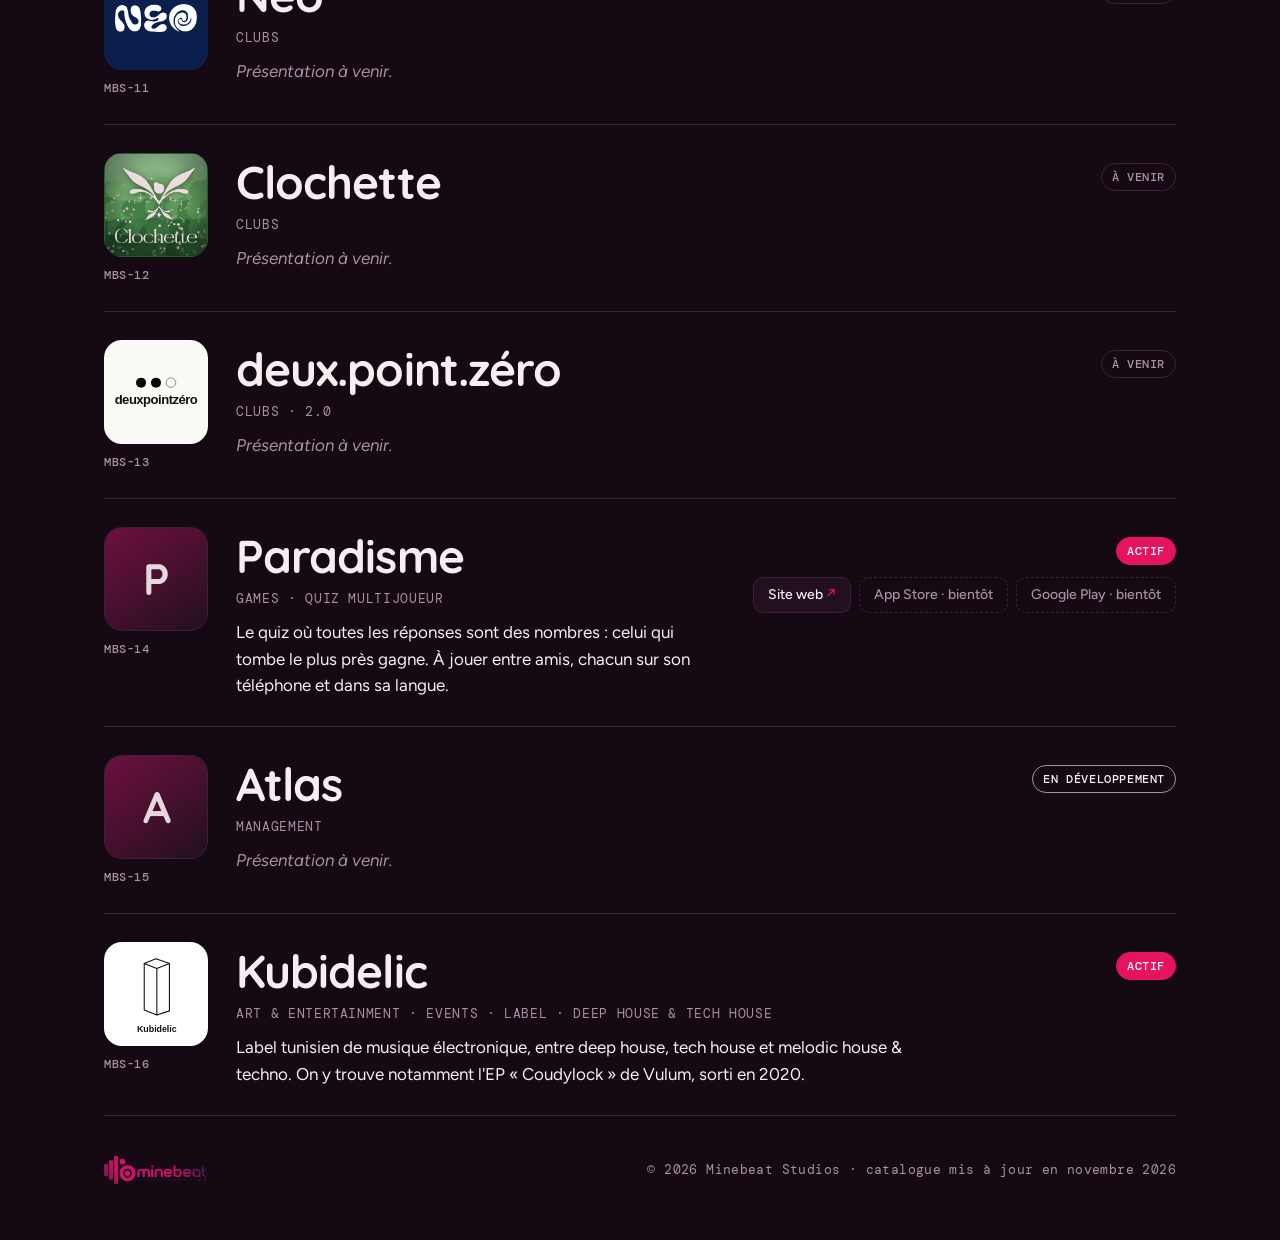
==== commit d36b131b: "Photo de Saray Co-Authored-By: Claude Opus 5.5 <noreply@anthropic.com> Claude-Session: https://claud" ====
--- a/index.html
+++ b/index.html
@@ -123,6 +123,8 @@
 .tile.t-kubidelic img { width: 82%; }
 .tile.t-vulum { background: #222; border-color: transparent; }
 .tile.t-vulum img { width: 100%; height: 100%; object-fit: cover; }
+.tile.t-saray { background: #111; border-color: transparent; }
+.tile.t-saray img { width: 100%; height: 100%; object-fit: cover; }
 .tile.t-mineclap { background: radial-gradient(circle at 50% 45%, #7a0a10, #0b0b0b 72%); border-color: transparent; }
 .ref { font: 500 12px var(--font-mono); color: var(--muted); font-variant-numeric: tabular-nums; letter-spacing: .05em; }
 .name {
@@ -245,7 +247,7 @@
 <script>
 /* Logos des projets (images intégrées) */
 const COVERS = { billiejean: "[data-uri]" };
-const LOGOS = { vulum: "[data-uri]", egoshot: "[data-uri]", kubidelic: "[data-uri]", deuxpointzero: "[data-uri]", clochette: "[data-uri]", kolok: "[data-uri]", quietsense: "[data-uri]", sublimenol: "[data-uri]", neo: "[data-uri]", billiejean: "[data-uri]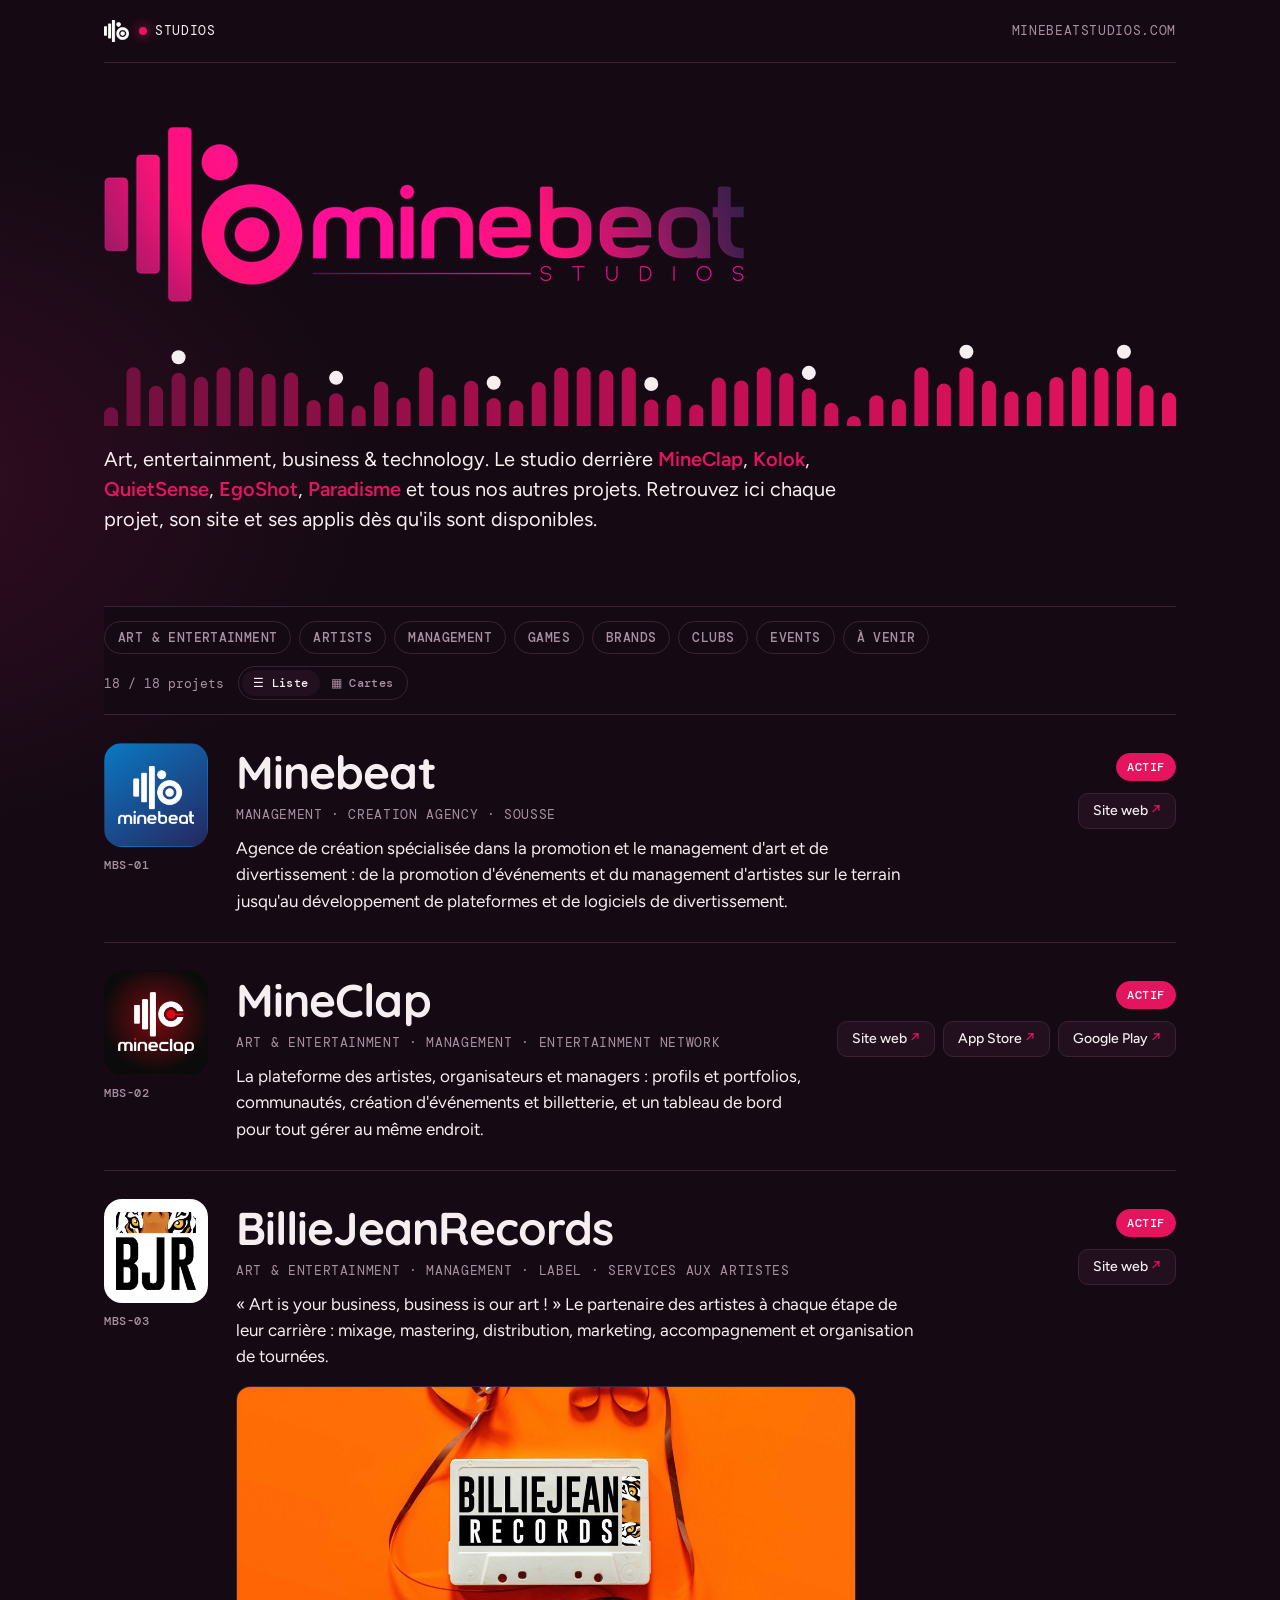
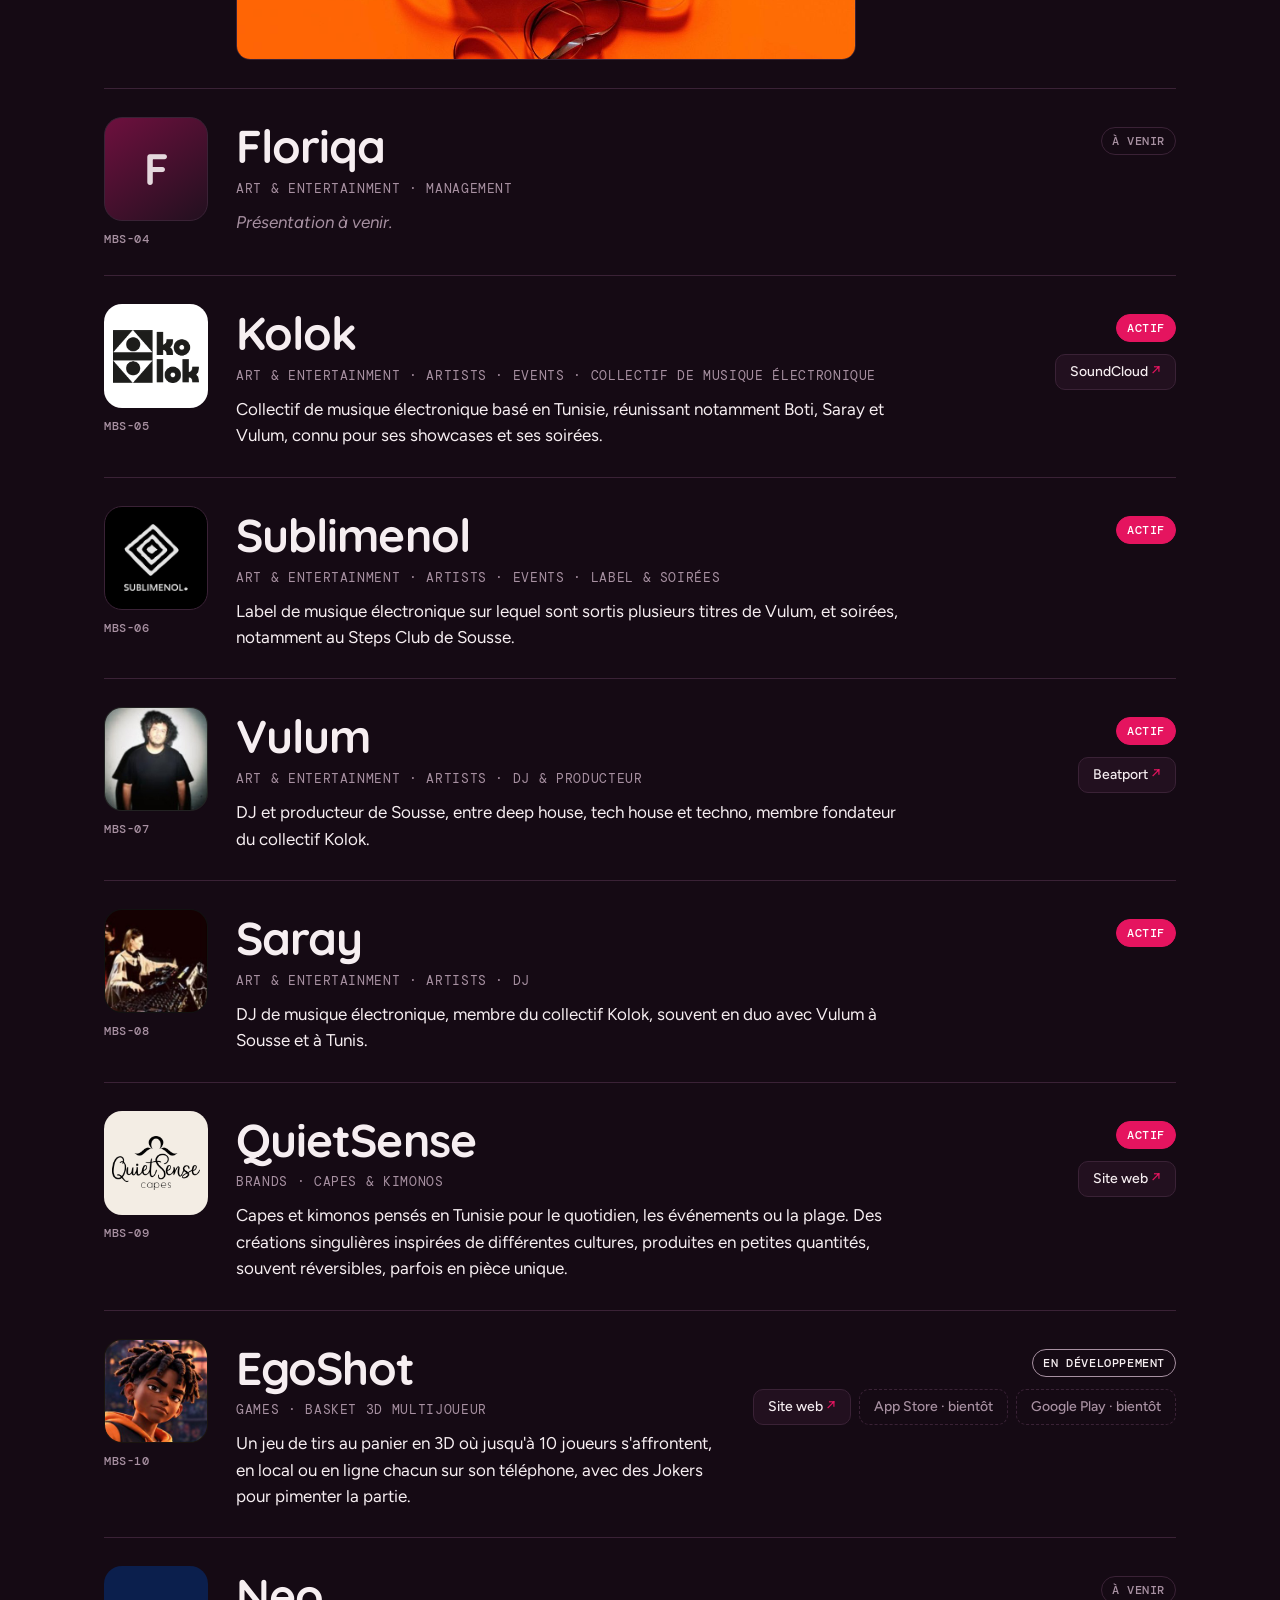
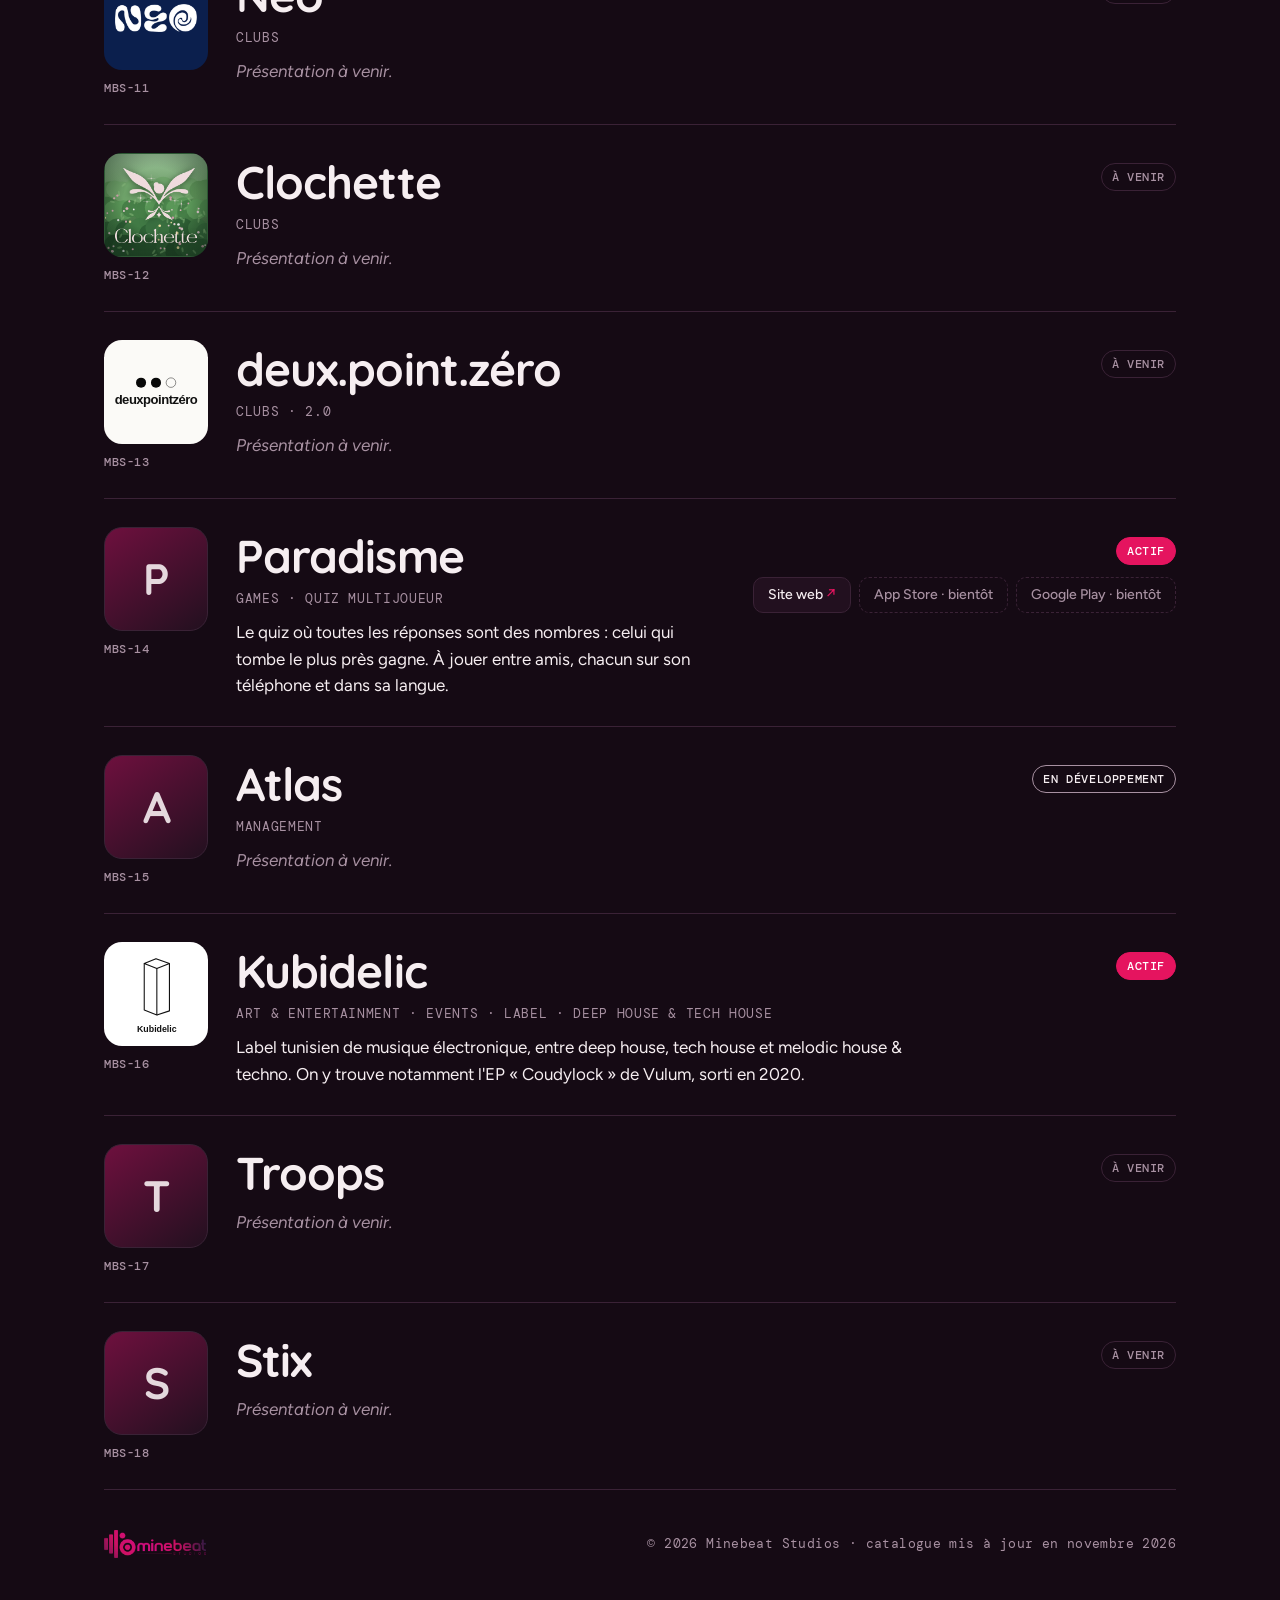
==== commit d0830ee7: "Ajout des projets Troops et Stix (à venir) Co-Authored-By: Claude Opus 5.5 <noreply@anthropic.com> C" ====
--- a/index.html
+++ b/index.html
@@ -298,6 +298,8 @@
   { name: "Kubidelic", logo: "kubidelic", cats: ["Art & Entertainment", "Events"], kind: "Label · Deep house & tech house", status: "live",
     desc: "Label tunisien de musique électronique, entre deep house, tech house et melodic house & techno. On y trouve notamment l'EP « Coudylock » de Vulum, sorti en 2020.",
     links: {} },
+  { name: "Troops", cats: [], kind: "", status: "soon", desc: "", links: {} },
+  { name: "Stix", cats: [], kind: "", status: "soon", desc: "", links: {} },
 ];
 
 const STATUS_LABEL = { live: "Actif", dev: "En développement", soon: "À venir" };
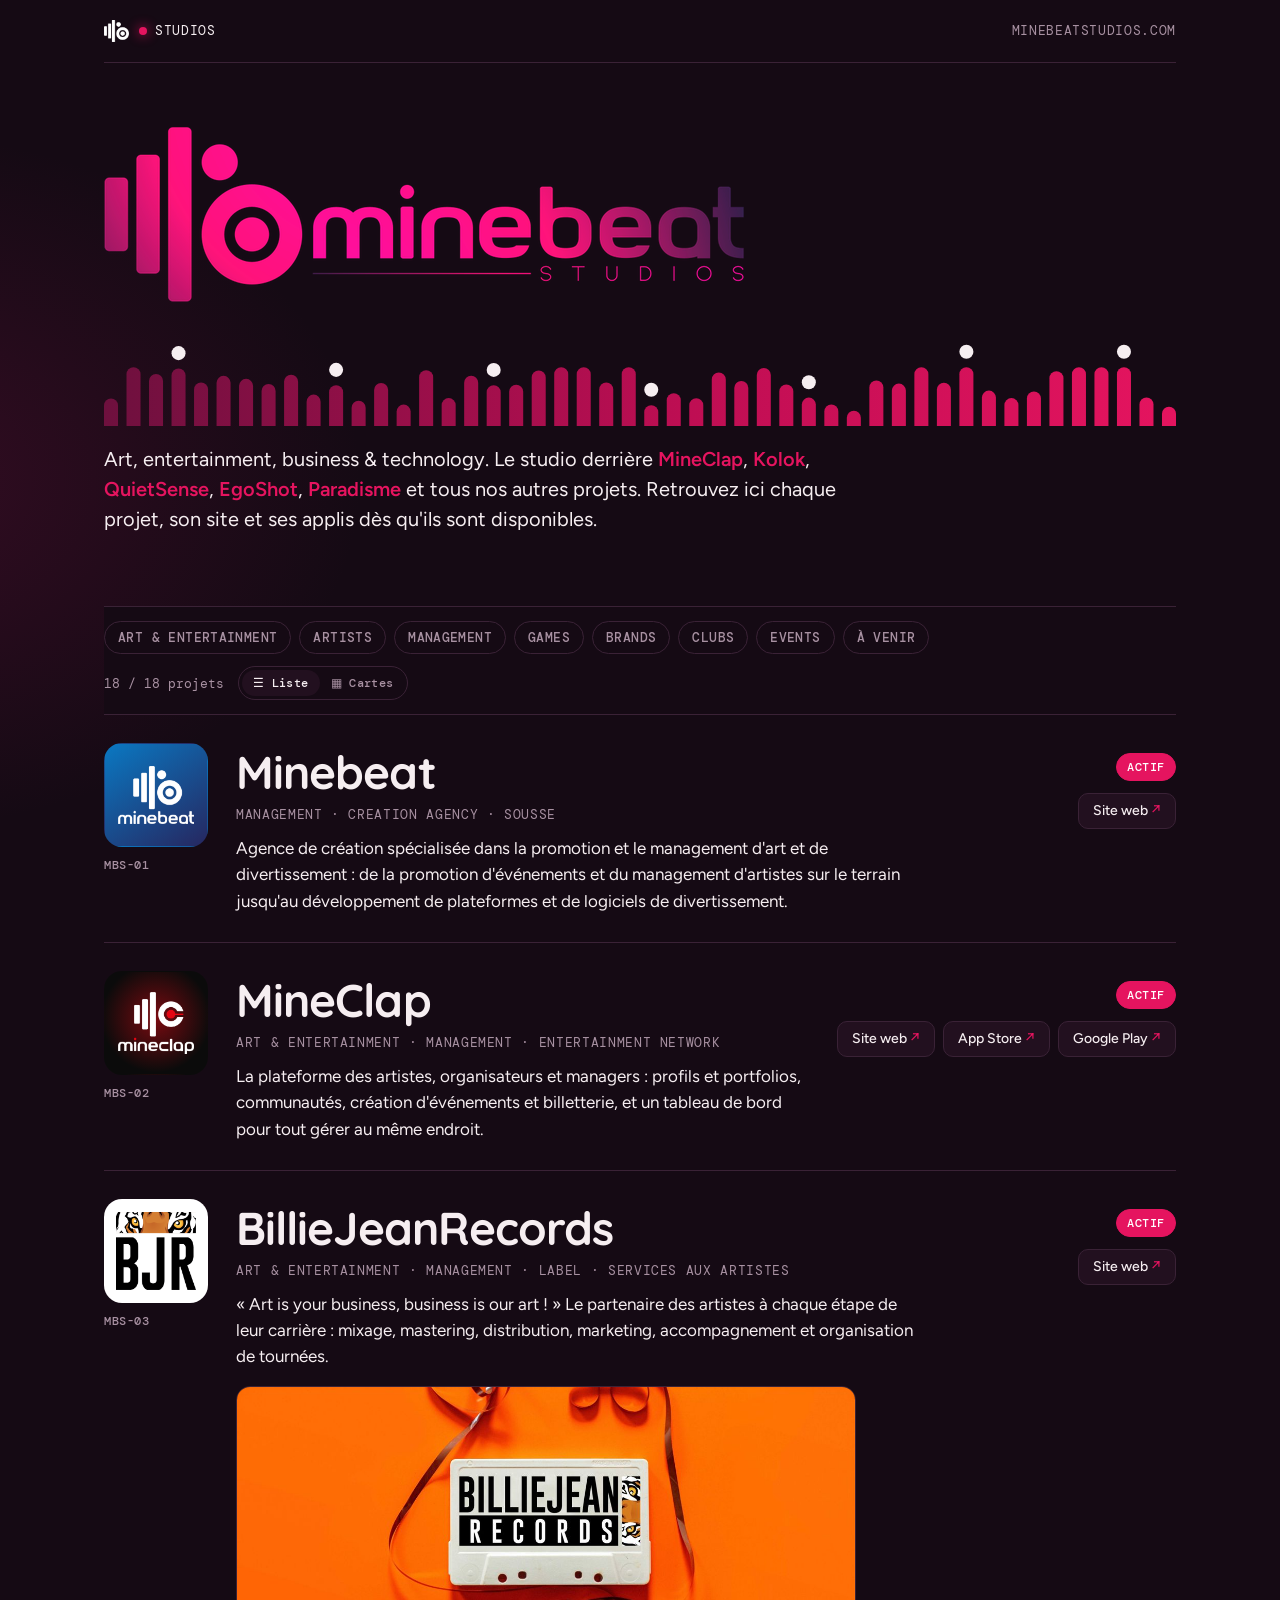
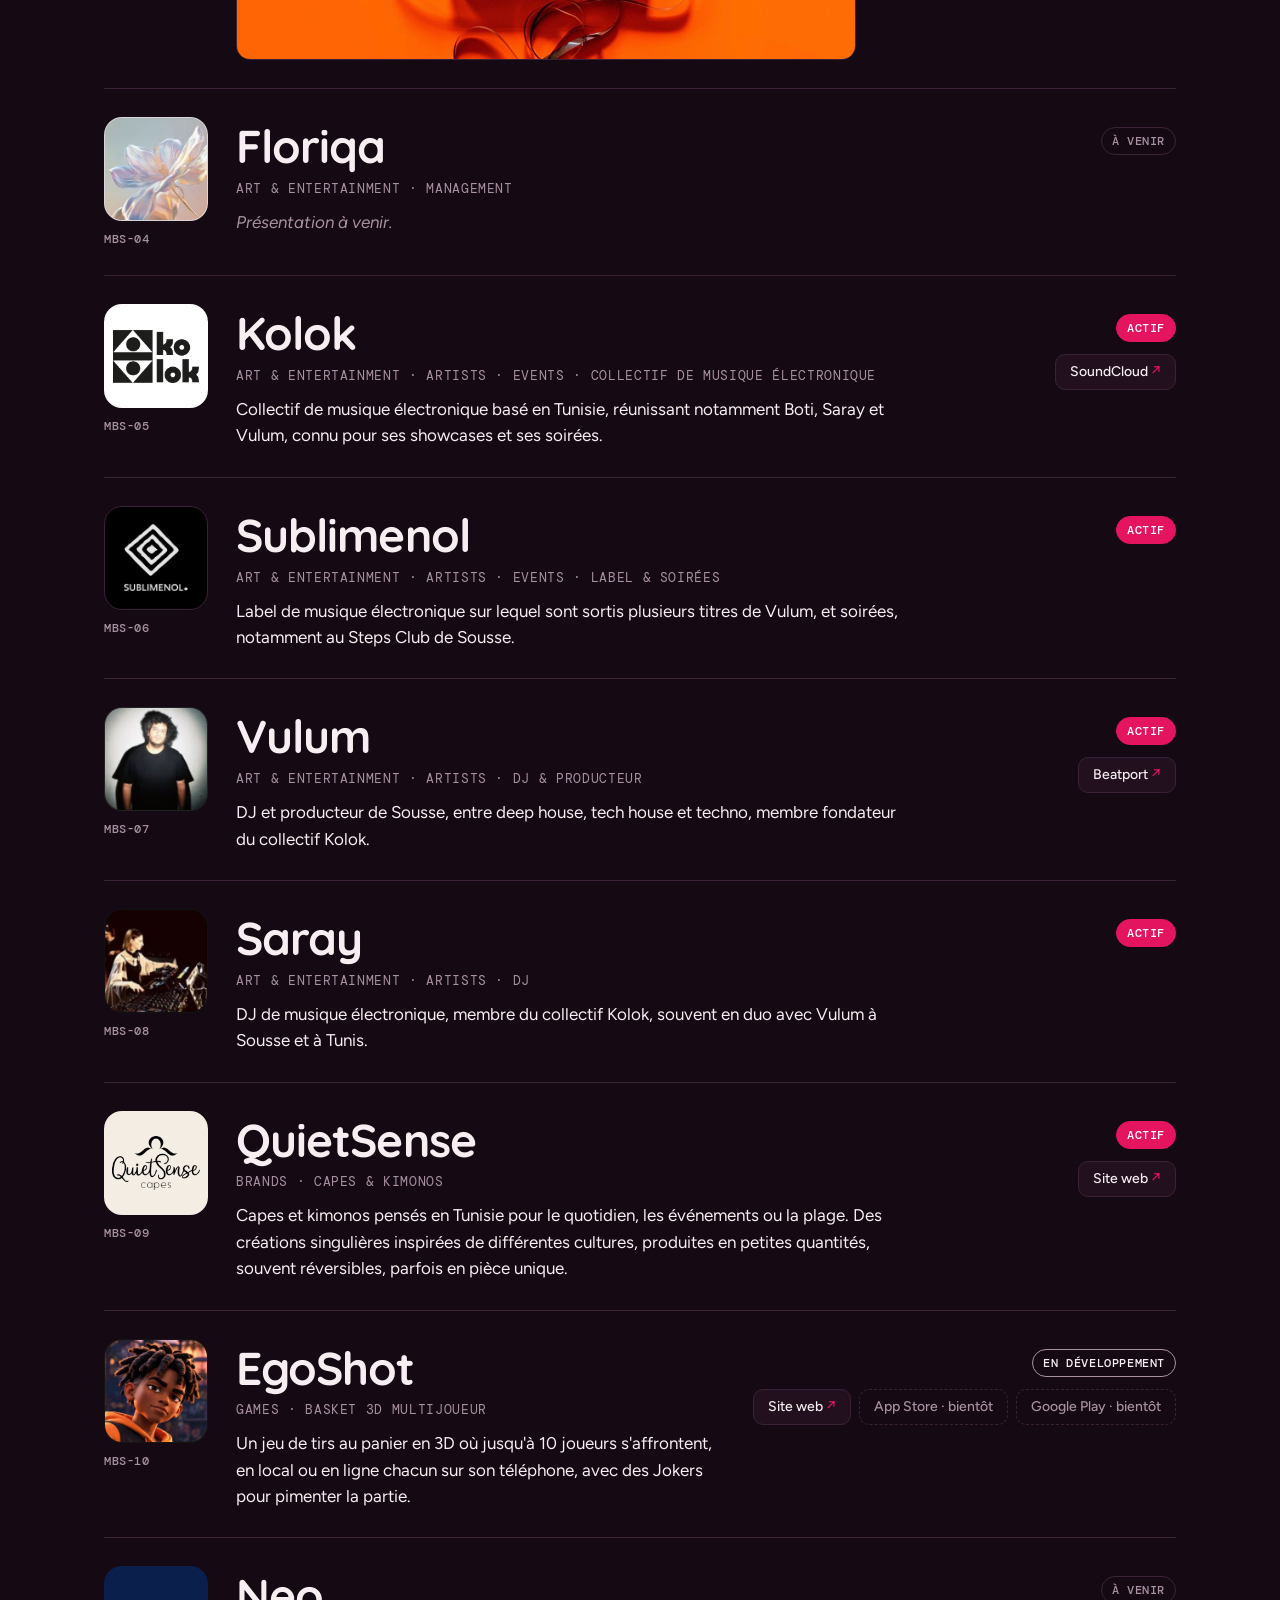
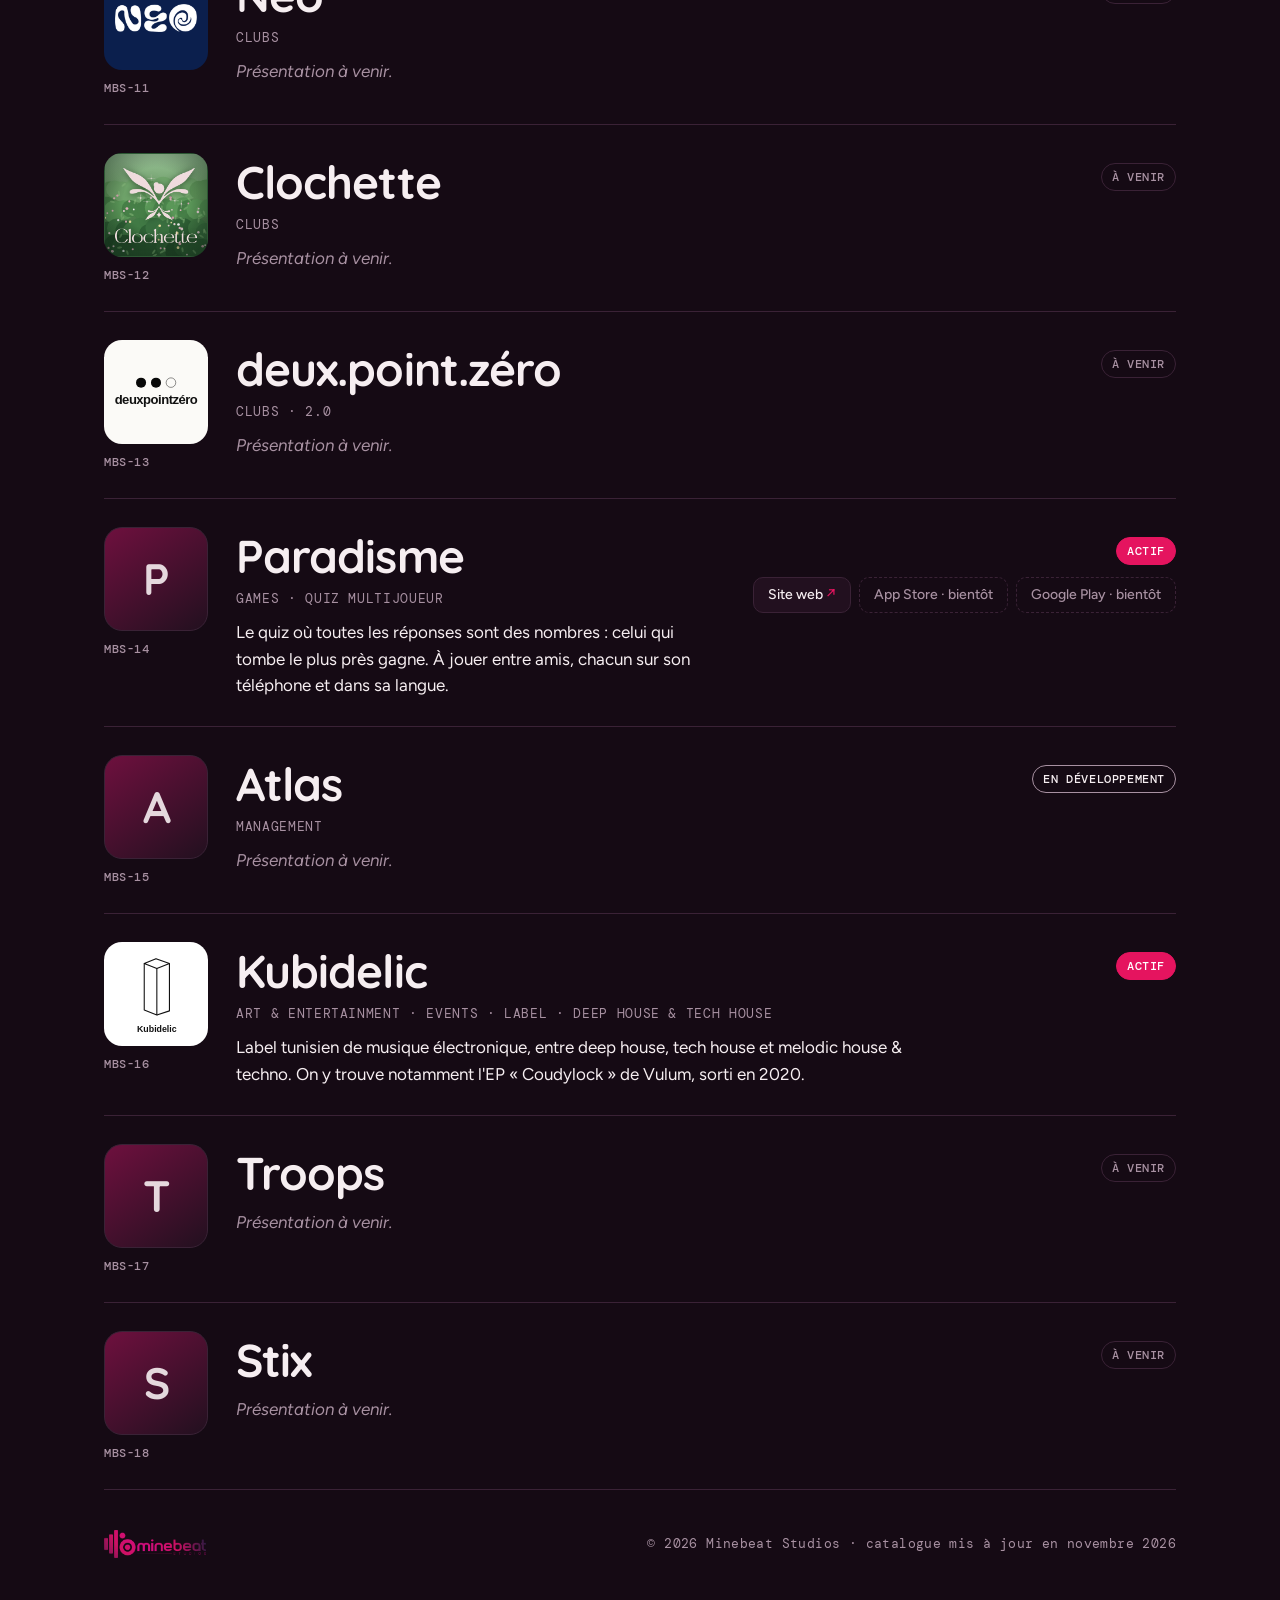
==== commit bc69ab10: "Visuel Floriqa : la fleur de la vidéo Co-Authored-By: Claude Opus 5.5 <noreply@anthropic.com> Claude" ====
--- a/index.html
+++ b/index.html
@@ -125,6 +125,8 @@
 .tile.t-vulum img { width: 100%; height: 100%; object-fit: cover; }
 .tile.t-saray { background: #111; border-color: transparent; }
 .tile.t-saray img { width: 100%; height: 100%; object-fit: cover; }
+.tile.t-floriqa { background: #D9D4D6; border-color: transparent; }
+.tile.t-floriqa img { width: 100%; height: 100%; object-fit: cover; }
 .tile.t-mineclap { background: radial-gradient(circle at 50% 45%, #7a0a10, #0b0b0b 72%); border-color: transparent; }
 .ref { font: 500 12px var(--font-mono); color: var(--muted); font-variant-numeric: tabular-nums; letter-spacing: .05em; }
 .name {
@@ -247,7 +249,7 @@
 <script>
 /* Logos des projets (images intégrées) */
 const COVERS = { billiejean: "[data-uri]" };
-const LOGOS = { saray: "[data-uri]", vulum: "[data-uri]", egoshot: "[data-uri]", kubidelic: "[data-uri]", deuxpointzero: "[data-uri]", clochette: "[data-uri]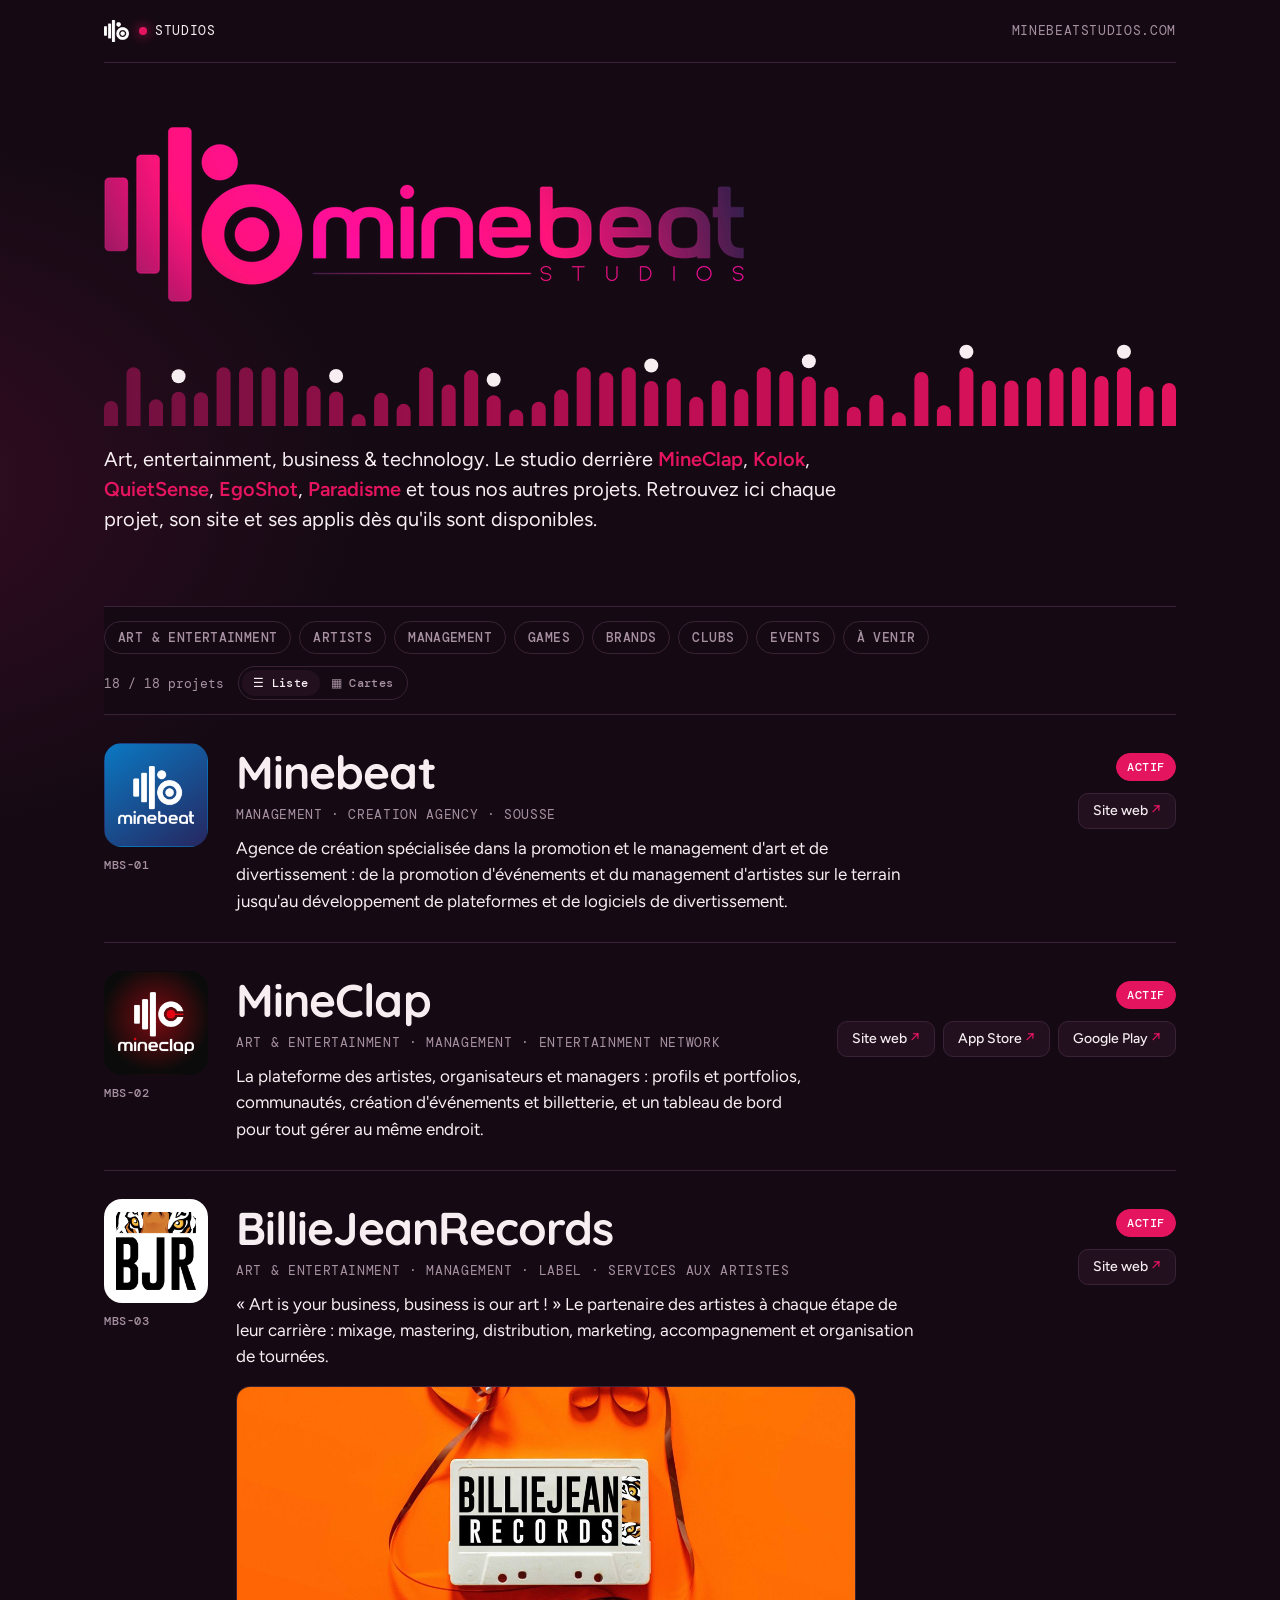
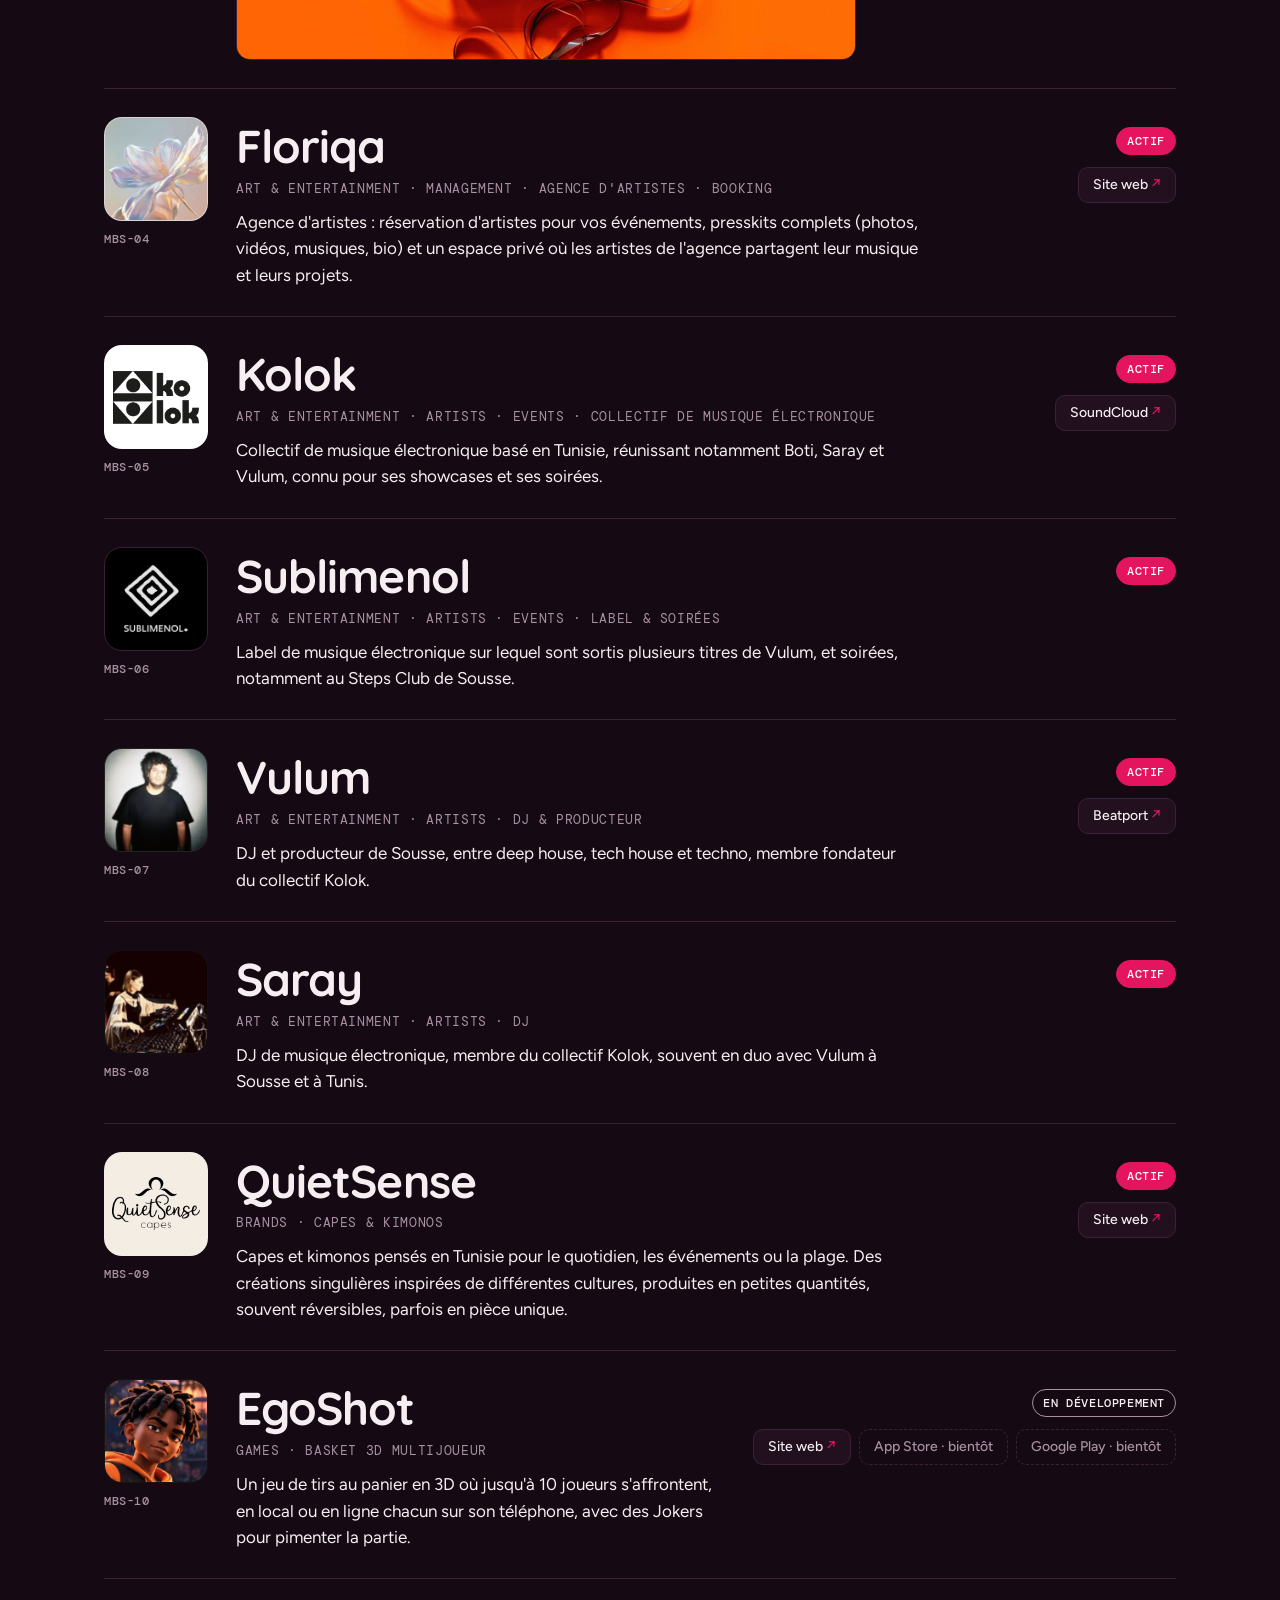
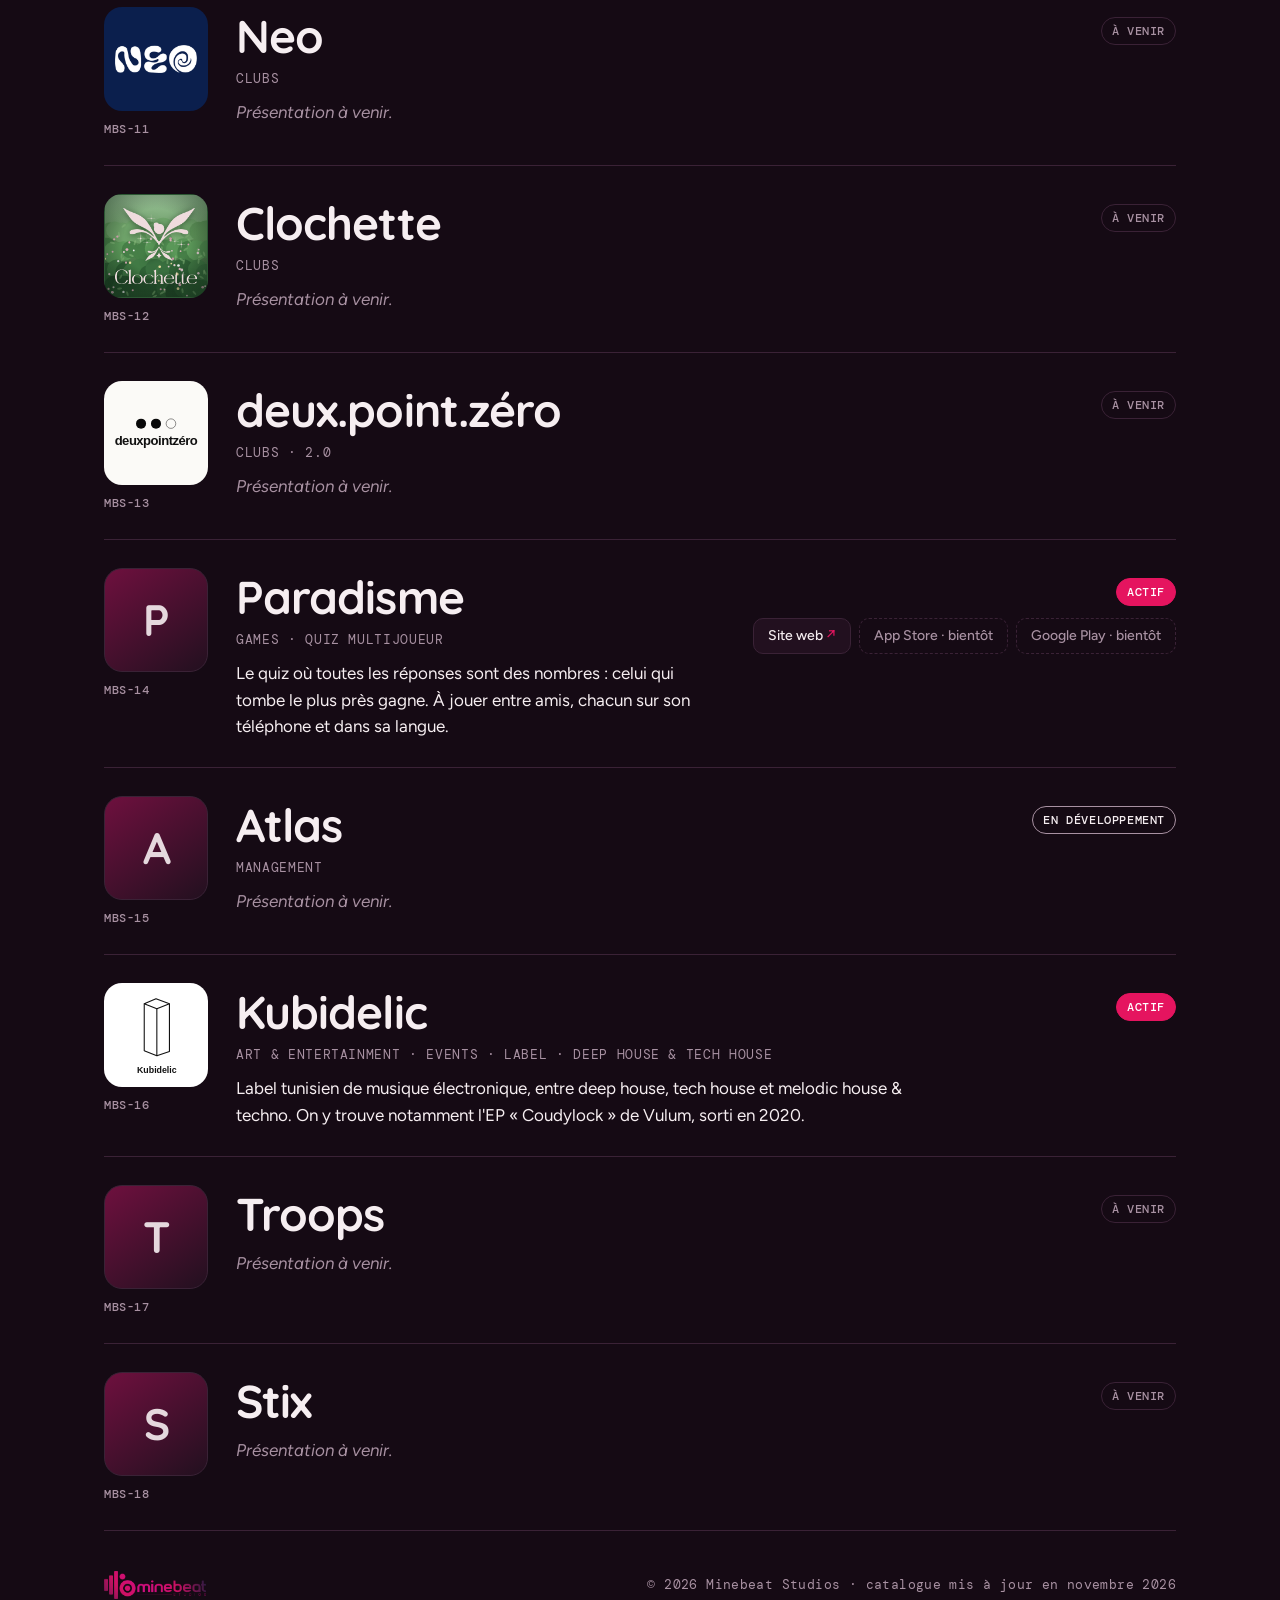
